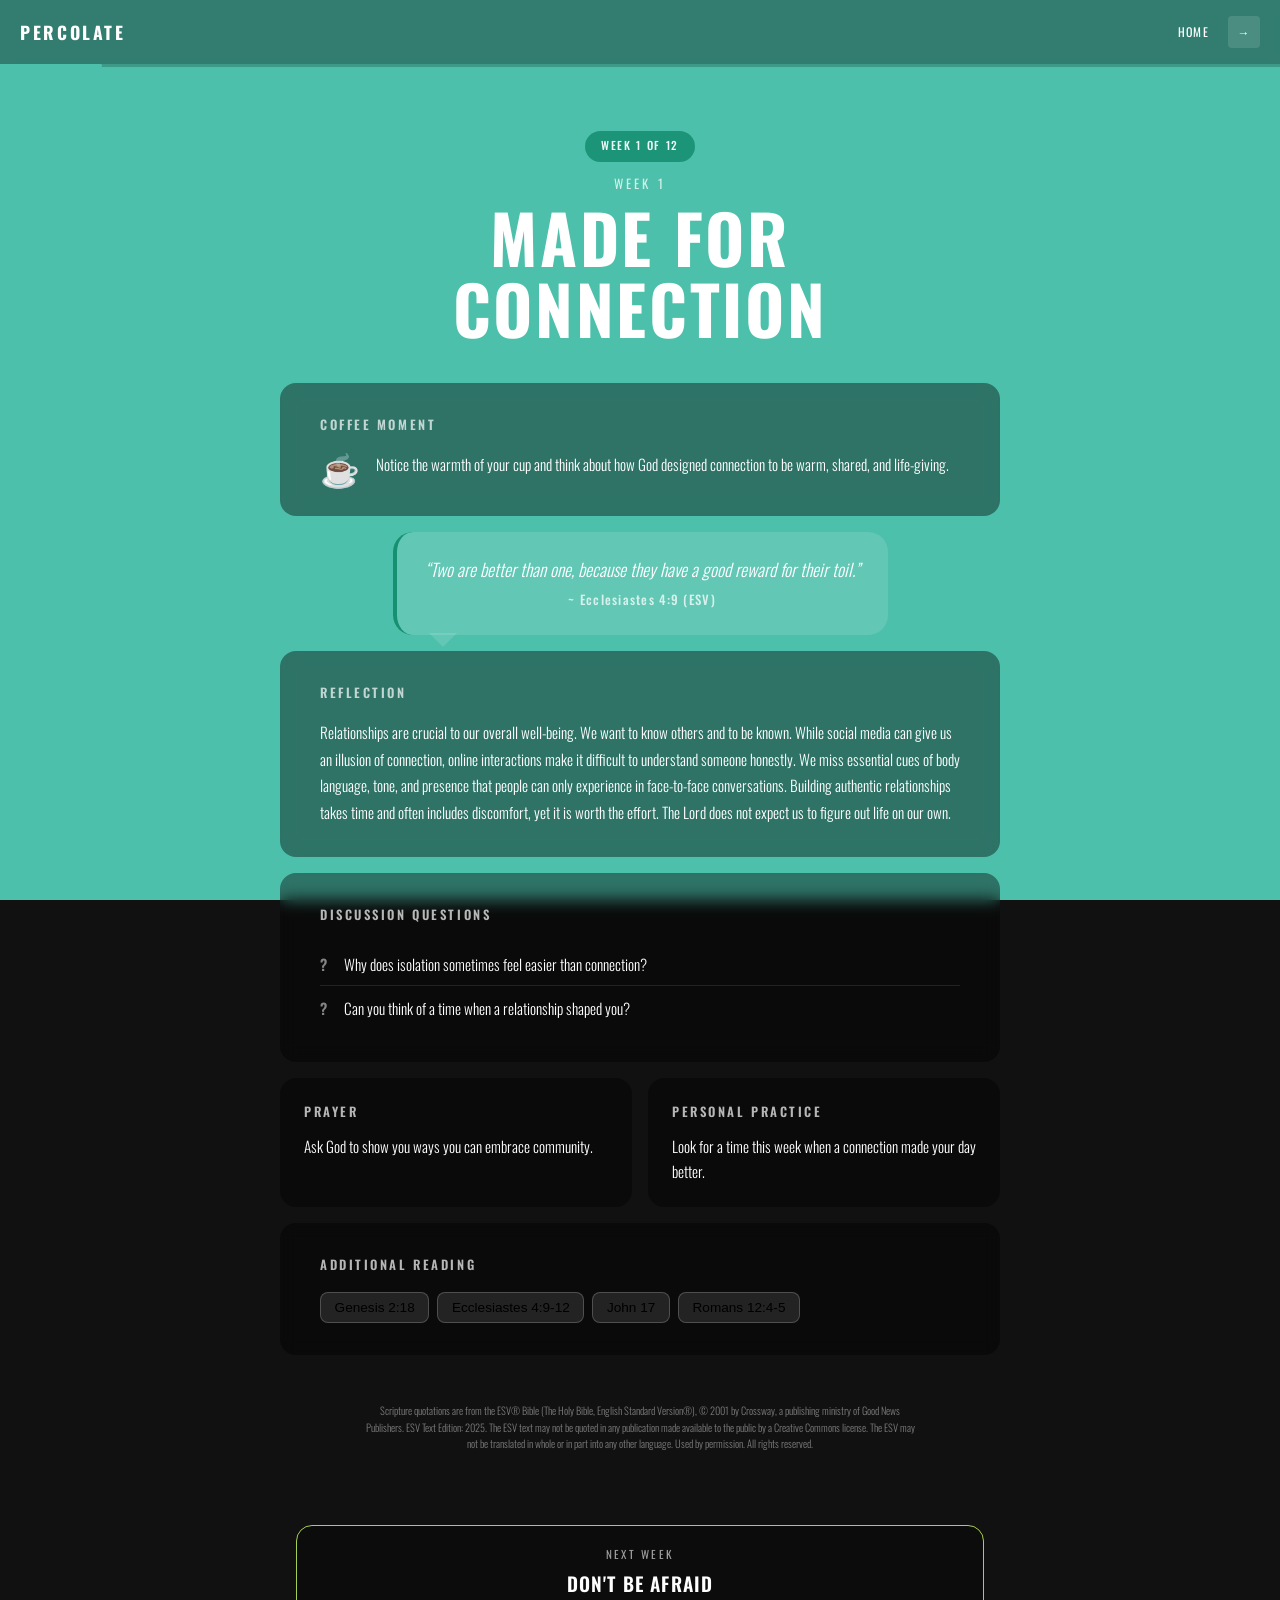
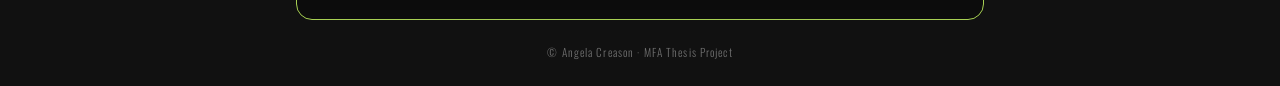
==== week1.html @ 2f9532b0 "Upgrade all 12 session pages: progress bar, week badge, nav, animations - Added progress bar showing" ====
<!DOCTYPE html>
<html lang="en">
<head>
  <meta charset="UTF-8">
  <meta name="viewport" content="width=device-width, initial-scale=1.0">
  <title>Week 1: Made for Connection — Percolate Bible Study</title>
  <link rel="preconnect" href="https://fonts.googleapis.com">
  <link rel="preconnect" href="https://fonts.gstatic.com" crossorigin>
  <link href="https://fonts.googleapis.com/css2?family=Oswald:wght@200..700&display=swap" rel="stylesheet">
  <link rel="stylesheet" href="style.css">
  <style>
    .page-bg { background: #4dc0ab; }
    .key-verse { border-left: 4px solid #179072; }
    .reading-link:hover { border-color: #179072; }
    .session-progress { height: 3px; background: rgba(0,0,0,0.2); position: relative; }
    .progress-bar { height: 100%; border-radius: 0 2px 2px 0; transition: width 0.5s ease; }
    .week-badge { display: inline-block; padding: 0.4rem 1rem; border-radius: 50px; font-size: 0.7rem; font-weight: 500; letter-spacing: 0.15em; text-transform: uppercase; margin-bottom: 0.75rem; opacity: 0.9; }
  </style>
</head>
<body class="session-page">

<div class="page-bg" role="presentation"></div>

<div class="content-wrap">

  <nav class="top-nav" aria-label="Page navigation">
    <a href="index.html" class="nav-brand">Percolate</a>
    <div class="nav-links">
      
      <a href="index.html">Home</a>
      <a href="week2.html" class="nav-arrow" aria-label="Next week">&rarr;</a>
    </div>
  </nav>

  <!-- Progress -->
  <div class="session-progress" aria-label="Study progress">
    <div class="progress-bar" style="width:8%; background:#4dc0ab;"></div>
  </div>

  <header class="session-hero">
    <div class="week-badge" style="background:#179072;">Week 1 of 12</div>
    <p class="week-label">Week 1</p>
    <h1 class="session-title">Made for<br>Connection</h1>
  </header>

  <!-- Coffee Moment -->
  <section class="section-card" aria-label="Coffee Moment">
    <h2>Coffee Moment</h2>
    <div class="coffee-moment">
      <span class="coffee-icon" aria-hidden="true">&#9749;</span>
      <p>Notice the warmth of your cup and think about how God designed connection to be warm, shared, and life-giving.</p>
    </div>
  </section>

  <!-- Key Verse -->
  <div class="key-verse-wrap">
    <div class="key-verse" role="figure" aria-label="Key verse">
      <blockquote>&ldquo;Two are better than one, because they have a good reward for their toil.&rdquo;</blockquote>
      <cite>~ Ecclesiastes 4:9 (ESV)</cite>
    </div>
  </div>

  <!-- Reflection -->
  <section class="section-card" aria-label="Reflection">
    <h2>Reflection</h2>
    <p class="reflection-text">Relationships are crucial to our overall well-being. We want to know others and to be known. While social media can give us an illusion of connection, online interactions make it difficult to understand someone honestly. We miss essential cues of body language, tone, and presence that people can only experience in face-to-face conversations. Building authentic relationships takes time and often includes discomfort, yet it is worth the effort. The Lord does not expect us to figure out life on our own.</p>
  </section>

  <!-- Discussion -->
  <section class="section-card" aria-label="Discussion Questions">
    <h2>Discussion Questions</h2>
    <ul class="discussion-list">
      <li>Why does isolation sometimes feel easier than connection?</li>
      <li>Can you think of a time when a relationship shaped you?</li>
    </ul>
  </section>

  <!-- Prayer & Practice -->
  <div class="dual-section">
    <section class="dual-card" aria-label="Prayer">
      <h2>Prayer</h2>
      <p>Ask God to show you ways you can embrace community.</p>
    </section>
    <section class="dual-card" aria-label="Personal Practice">
      <h2>Personal Practice</h2>
      <p>Look for a time this week when a connection made your day better.</p>
    </section>
  </div>

  <!-- Additional Reading -->
  <section class="section-card" aria-label="Additional Reading">
    <h2>Additional Reading</h2>
    <div class="reading-links">
      <button class="reading-link" data-ref="Genesis 2:18">Genesis 2:18</button>
      <button class="reading-link" data-ref="Ecclesiastes 4:9-12">Ecclesiastes 4:9-12</button>
      <button class="reading-link" data-ref="John 17">John 17</button>
      <button class="reading-link" data-ref="Romans 12:4-5">Romans 12:4-5</button>
    </div>
  </section>

  <!-- ESV Copyright -->
  <div class="esv-copyright">
    <p>Scripture quotations are from the ESV&reg; Bible (The Holy Bible, English Standard Version&reg;), &copy; 2001 by Crossway, a publishing ministry of Good News Publishers. ESV Text Edition: 2025. The ESV text may not be quoted in any publication made available to the public by a Creative Commons license. The ESV may not be translated in whole or in part into any other language. Used by permission. All rights reserved.</p>
  </div>


  <!-- Next Week -->
  <div class="next-week-cta">
    <a href="week2.html" class="next-week-link" style="border-color:#a7d053;">
      <span class="next-week-label">Next week</span>
      <span class="next-week-title">Don't Be Afraid</span>
    </a>
  </div>
  <footer class="site-footer">
    &copy; Angela Creason &middot; MFA Thesis Project
  </footer>

</div>

<script src="script.js"></script>
</body>
</html>
---- style.css ----
/* ============================================
   PERCOLATE BIBLE STUDY — Master Stylesheet
   Mobile-first, responsive design
   Font: Oswald (Google Fonts)
   ============================================ */

/* --- Reset & Base --- */
*, *::before, *::after {
  box-sizing: border-box;
  margin: 0;
  padding: 0;
}

html {
  font-size: 16px;
  scroll-behavior: smooth;
  -webkit-text-size-adjust: 100%;
}

body {
  font-family: 'Oswald', sans-serif;
  font-weight: 300;
  line-height: 1.6;
  color: #fff;
  min-height: 100vh;
  background-color: #111;
  -webkit-font-smoothing: antialiased;
  --active-week-color: #4dc0ab;
}

img {
  max-width: 100%;
  height: auto;
  display: block;
}

a {
  color: inherit;
  text-decoration: none;
}

ul {
  list-style: none;
}

/* --- Fixed Background Layer --- */
.page-bg {
  position: fixed;
  top: 0;
  left: 0;
  width: 100%;
  height: 100%;
  z-index: -1;
  background-size: cover;
  background-position: center;
  background-repeat: no-repeat;
  transition: filter 0.35s ease, transform 0.5s ease;
}

/* --- Content Wrapper (scrolls over bg) --- */
.content-wrap {
  position: relative;
  z-index: 1;
  min-height: 100vh;
}

/* --- Navigation --- */
.top-nav {
  display: flex;
  align-items: center;
  justify-content: space-between;
  padding: 1rem 1.25rem;
  background: rgba(0,0,0,0.35);
  backdrop-filter: blur(6px);
  -webkit-backdrop-filter: blur(6px);
  position: sticky;
  top: 0;
  z-index: 100;
}

.top-nav .nav-brand {
  font-weight: 700;
  font-size: 1.1rem;
  letter-spacing: 0.15em;
  text-transform: uppercase;
}

.top-nav .nav-links {
  display: flex;
  gap: 0.5rem;
  align-items: center;
}

.top-nav .nav-links a {
  font-size: 0.75rem;
  font-weight: 400;
  letter-spacing: 0.1em;
  text-transform: uppercase;
  padding: 0.35rem 0.7rem;
  border-radius: 4px;
  transition: background 0.2s;
}

.top-nav .nav-links a:hover {
  background: rgba(255,255,255,0.15);
}

.nav-arrow {
  display: inline-flex;
  align-items: center;
  justify-content: center;
  width: 32px;
  height: 32px;
  border-radius: 50%;
  background: rgba(255,255,255,0.12);
  font-size: 1rem;
  transition: background 0.2s;
}

.nav-arrow:hover {
  background: rgba(255,255,255,0.25);
}

/* ============================================
   HOME PAGE
   ============================================ */

.home-hero {
  max-width: 1220px;
  margin: 0 auto;
  padding: 1.25rem 1.25rem 0.75rem;
}

.home-page .content-wrap {
  padding-bottom: 4rem;
}

.home-page .page-bg {
  background:
    radial-gradient(circle at 16% 12%, rgba(255,255,255,0.08), transparent 20%),
    radial-gradient(circle at 82% 18%, color-mix(in srgb, var(--active-week-color) 38%, #ffffff 5%), transparent 24%),
    radial-gradient(circle at 70% 70%, rgba(0,0,0,0.28), transparent 30%),
    linear-gradient(180deg, #4c3993 0%, #5a43a2 55%, #4b388f 100%);
  filter: saturate(1.05);
}

.hero-badge,
.eyebrow,
.subtitle,
.tagline,
.hero-link,
.week-num,
.card-meta,
.board-kicker,
.preview-label,
.preview-week,
.thread-label,
.rhythm-kicker,
.hero-button {
  letter-spacing: 0.12em;
  text-transform: uppercase;
}

.hero-badge {
  display: inline-flex;
  align-items: center;
  padding: 0.6rem 0.9rem;
  border: 1px solid rgba(255,255,255,0.18);
  border-radius: 999px;
  background: rgba(255,255,255,0.08);
  font-size: 0.72rem;
  opacity: 0.92;
}

.hero-layout {
  display: grid;
  gap: 1rem;
  margin-top: 1rem;
}

.hero-copy,
.hero-sidekick,
.preview-panel,
.rhythm-card {
  backdrop-filter: blur(18px);
  -webkit-backdrop-filter: blur(18px);
}

.hero-copy {
  padding: 1.25rem 0 0.5rem;
}

.eyebrow {
  font-size: 0.76rem;
  opacity: 0.78;
  margin-bottom: 0.85rem;
}

.home-hero .logo-title {
  font-weight: 700;
  font-size: clamp(4rem, 13vw, 8.6rem);
  letter-spacing: 0.16em;
  text-transform: uppercase;
  line-height: 0.9;
  margin-bottom: 0.4rem;
  text-wrap: balance;
}

.home-hero .subtitle {
  font-weight: 300;
  font-size: 1rem;
  opacity: 0.9;
  margin-bottom: 0.85rem;
}

.home-hero .tagline {
  font-weight: 400;
  font-size: 0.86rem;
  opacity: 0.74;
}

.home-hero .tagline span {
  margin: 0 0.45rem;
  opacity: 0.45;
}

.hero-summary {
  max-width: 43rem;
  margin-top: 1.25rem;
  font-size: 1.08rem;
  line-height: 1.75;
  color: rgba(255,255,255,0.88);
}

.hero-actions {
  display: flex;
  flex-wrap: wrap;
  align-items: center;
  gap: 0.85rem;
  margin-top: 1.5rem;
}

.hero-button {
  display: inline-flex;
  align-items: center;
  justify-content: center;
  min-height: 48px;
  padding: 0.8rem 1.15rem;
  border-radius: 999px;
  border: 1px solid rgba(255,255,255,0.18);
  font-weight: 500;
  font-size: 0.78rem;
  transition: transform 0.22s ease, background-color 0.22s ease, border-color 0.22s ease;
}

.hero-button:hover,
.hero-button:focus-visible {
  transform: translateY(-2px);
}

.hero-button--solid {
  background: var(--active-week-color);
  color: #1a1233;
  border-color: transparent;
}

.hero-button--ghost {
  background: rgba(255,255,255,0.08);
}

.hero-link {
  font-size: 0.78rem;
  opacity: 0.88;
}

.hero-sidekick {
  align-self: end;
  padding: 1.15rem;
  border: 1px solid rgba(255,255,255,0.14);
  border-radius: 26px;
  background: linear-gradient(180deg, rgba(255,255,255,0.1), rgba(255,255,255,0.04));
  box-shadow: 0 22px 60px rgba(15, 10, 38, 0.28);
}

.sidekick-label {
  font-size: 0.74rem;
  letter-spacing: 0.12em;
  text-transform: uppercase;
  opacity: 0.7;
}

.sidekick-copy {
  margin-top: 0.8rem;
  font-size: 0.96rem;
  line-height: 1.72;
  color: rgba(255,255,255,0.86);
}

.sidekick-stats {
  display: grid;
  grid-template-columns: repeat(3, minmax(0, 1fr));
  gap: 0.75rem;
  margin-top: 1.15rem;
}

.stat-value,
.stat-label {
  display: block;
}

.stat-value {
  font-size: 1.65rem;
  font-weight: 700;
  line-height: 1;
}

.stat-label {
  margin-top: 0.25rem;
  font-size: 0.72rem;
  letter-spacing: 0.12em;
  text-transform: uppercase;
  opacity: 0.65;
}

.home-board {
  max-width: 1220px;
  margin: 0 auto;
  padding: 1.5rem 1.25rem 0;
}

.board-heading {
  display: grid;
  gap: 0.8rem;
  align-items: end;
}

.board-kicker,
.rhythm-kicker {
  font-size: 0.72rem;
  opacity: 0.72;
}

.board-heading h2 {
  font-size: clamp(2rem, 5vw, 3.2rem);
  line-height: 0.98;
  max-width: 16ch;
}

.board-intro {
  max-width: 36rem;
  font-size: 1rem;
  line-height: 1.7;
  color: rgba(255,255,255,0.84);
}

.board-layout {
  display: grid;
  gap: 1rem;
  margin-top: 1.5rem;
}

.preview-panel {
  position: relative;
  padding: 1.35rem;
  border: 1px solid rgba(255,255,255,0.14);
  border-radius: 30px;
  background:
    linear-gradient(180deg, color-mix(in srgb, var(--active-week-color) 26%, rgba(255,255,255,0.08)) 0%, rgba(35,22,74,0.78) 100%);
  box-shadow: 0 26px 70px rgba(18, 10, 44, 0.3);
  overflow: hidden;
}

.preview-panel::after {
  content: "";
  position: absolute;
  inset: auto -4rem -4rem auto;
  width: 12rem;
  height: 12rem;
  border-radius: 50%;
  background: radial-gradient(circle, rgba(255,255,255,0.24), transparent 68%);
  pointer-events: none;
}

.preview-label {
  font-size: 0.72rem;
  opacity: 0.72;
}

.preview-week {
  margin-top: 0.75rem;
  font-size: 0.78rem;
  opacity: 0.78;
}

.preview-panel h3 {
  margin-top: 0.18rem;
  font-size: clamp(2rem, 6vw, 3.2rem);
  line-height: 0.95;
  text-transform: uppercase;
}

.preview-summary {
  margin-top: 0.9rem;
  font-size: 1rem;
  line-height: 1.74;
  color: rgba(255,255,255,0.92);
}

.preview-thread {
  margin-top: 1rem;
  padding-top: 1rem;
  border-top: 1px solid rgba(255,255,255,0.14);
}

.thread-label {
  display: block;
  font-size: 0.7rem;
  opacity: 0.62;
}

.preview-thread p {
  margin-top: 0.45rem;
  font-size: 0.95rem;
  line-height: 1.72;
  color: rgba(255,255,255,0.86);
}

.preview-link {
  display: inline-flex;
  align-items: center;
  justify-content: center;
  min-height: 46px;
  margin-top: 1.2rem;
  padding: 0.75rem 1rem;
  border-radius: 999px;
  background: rgba(255,255,255,0.11);
  border: 1px solid rgba(255,255,255,0.15);
  font-size: 0.78rem;
  letter-spacing: 0.12em;
  text-transform: uppercase;
  transition: transform 0.22s ease, background-color 0.22s ease;
}

.preview-link:hover,
.preview-link:focus-visible {
  transform: translateY(-2px);
  background: rgba(255,255,255,0.18);
}

.session-grid {
  display: grid;
  grid-template-columns: 1fr;
  gap: 0.95rem;
}

.session-card {
  position: relative;
  display: flex;
  min-height: 184px;
  overflow: hidden;
  border-radius: 24px;
  color: #fff;
  isolation: isolate;
  box-shadow: 0 18px 38px rgba(12, 8, 30, 0.18);
  transition: transform 0.24s ease, box-shadow 0.24s ease, filter 0.24s ease;
}

.session-card::before {
  content: "";
  position: absolute;
  inset: 0;
  background:
    linear-gradient(180deg, rgba(255,255,255,0.06), transparent 42%),
    linear-gradient(160deg, color-mix(in srgb, var(--week-color) 90%, #ffffff 4%) 0%, color-mix(in srgb, var(--week-color) 76%, #12081b 24%) 100%);
  z-index: -2;
}

.session-card::after {
  content: "";
  position: absolute;
  inset: auto -1.75rem -2.8rem auto;
  width: 8rem;
  height: 8rem;
  border-radius: 50%;
  background: radial-gradient(circle, rgba(255,255,255,0.24), transparent 70%);
  opacity: 0.32;
  transition: transform 0.24s ease, opacity 0.24s ease;
  z-index: -1;
}

.session-card:hover,
.session-card:focus-visible,
.session-card.is-active {
  transform: translateY(-6px);
  box-shadow: 0 24px 56px color-mix(in srgb, var(--week-color) 24%, rgba(12,8,30,0.4));
  filter: saturate(1.06);
}

.session-card:hover::after,
.session-card:focus-visible::after,
.session-card.is-active::after {
  transform: scale(1.08);
  opacity: 0.48;
}

.session-card .card-inner {
  display: flex;
  flex-direction: column;
  justify-content: space-between;
  gap: 2rem;
  width: 100%;
  padding: 1.1rem;
}

.session-card .week-num {
  font-weight: 700;
  font-size: 0.72rem;
  opacity: 0.82;
}

.session-card .card-title {
  font-weight: 700;
  font-size: 1.58rem;
  line-height: 0.98;
  text-transform: uppercase;
  text-wrap: balance;
}

.card-meta {
  font-size: 0.74rem;
  opacity: 0.76;
}

.home-rhythm {
  max-width: 1220px;
  margin: 0 auto;
  padding: 1.5rem 1.25rem 0;
  display: grid;
  gap: 1rem;
}

.rhythm-card {
  padding: 1.35rem;
  border-radius: 26px;
  border: 1px solid rgba(255,255,255,0.12);
  background: rgba(255,255,255,0.08);
  box-shadow: inset 0 1px 0 rgba(255,255,255,0.06);
}

.rhythm-card h2 {
  margin-top: 0.55rem;
  font-size: 1.45rem;
  line-height: 1.06;
  text-transform: uppercase;
}

.rhythm-card p:last-child {
  margin-top: 0.85rem;
  font-size: 0.98rem;
  line-height: 1.72;
  color: rgba(255,255,255,0.84);
}

.home-page .site-footer {
  max-width: 1220px;
  margin: 0 auto;
  padding-top: 2.25rem;
  opacity: 0.58;
}

.home-hero,
.home-board,
.home-rhythm,
.home-page .site-footer {
  opacity: 0;
  transform: translateY(24px);
  animation: homeRise 0.7s ease forwards;
}

.home-board {
  animation-delay: 0.08s;
}

.home-rhythm {
  animation-delay: 0.16s;
}

.home-page .site-footer {
  animation-delay: 0.24s;
}

@keyframes homeRise {
  to {
    opacity: 1;
    transform: translateY(0);
  }
}

/* ============================================
   SESSION PAGES
   ============================================ */

/* Session page entrance animation */
.session-page .section-card,
.session-page .key-verse-wrap,
.session-page .dual-section,
.session-page .session-hero {
  opacity: 0;
  transform: translateY(20px);
  animation: sectionRise 0.6s ease forwards;
}

.session-page .session-hero { animation-delay: 0s; }
.session-page .section-card:nth-of-type(1) { animation-delay: 0.08s; }
.session-page .key-verse-wrap { animation-delay: 0.12s; }
.session-page .section-card:nth-of-type(2) { animation-delay: 0.16s; }
.session-page .section-card:nth-of-type(3) { animation-delay: 0.2s; }
.session-page .dual-section { animation-delay: 0.24s; }
.session-page .section-card:nth-of-type(4) { animation-delay: 0.28s; }

@keyframes sectionRise {
  to {
    opacity: 1;
    transform: translateY(0);
  }
}

/* Next Week CTA */
.next-week-cta {
  max-width: 720px;
  margin: 1.5rem auto 0;
  padding: 0 1rem;
}

.next-week-link {
  display: block;
  padding: 1.25rem 1.5rem;
  border: 1px solid rgba(255,255,255,0.2);
  border-radius: 16px;
  background: rgba(0,0,0,0.25);
  backdrop-filter: blur(8px);
  -webkit-backdrop-filter: blur(8px);
  text-align: center;
  transition: transform 0.2s, background 0.2s, border-color 0.2s;
}

.next-week-link:hover {
  transform: translateY(-3px);
  background: rgba(0,0,0,0.4);
  border-color: rgba(255,255,255,0.4);
}

.next-week-label {
  display: block;
  font-size: 0.7rem;
  font-weight: 400;
  letter-spacing: 0.2em;
  text-transform: uppercase;
  opacity: 0.6;
  margin-bottom: 0.3rem;
}

.next-week-title {
  display: block;
  font-size: 1.2rem;
  font-weight: 600;
  letter-spacing: 0.06em;
  text-transform: uppercase;
}

/* Session Hero */
.session-hero {
  padding: 4rem 1.5rem 2.5rem;
  text-align: center;
}

.session-hero .week-label {
  font-weight: 400;
  font-size: 0.8rem;
  letter-spacing: 0.25em;
  text-transform: uppercase;
  opacity: 0.75;
  margin-bottom: 0.5rem;
}

.session-hero .session-title {
  font-weight: 700;
  font-size: 2.8rem;
  line-height: 1.05;
  letter-spacing: 0.04em;
  text-transform: uppercase;
}

/* Card-style sections */
.section-card {
  background: rgba(0,0,0,0.4);
  backdrop-filter: blur(8px);
  -webkit-backdrop-filter: blur(8px);
  border-radius: 16px;
  padding: 1.75rem 1.5rem;
  margin: 0 1rem 1rem;
  max-width: 720px;
  margin-left: auto;
  margin-right: auto;
  margin-bottom: 1rem;
}

.section-card h2 {
  font-weight: 600;
  font-size: 0.8rem;
  letter-spacing: 0.2em;
  text-transform: uppercase;
  margin-bottom: 1rem;
  opacity: 0.7;
}

/* Coffee Moment */
.coffee-moment {
  display: flex;
  align-items: flex-start;
  gap: 1rem;
}

.coffee-icon {
  font-size: 2rem;
  flex-shrink: 0;
  line-height: 1;
}

.coffee-moment p {
  font-weight: 300;
  font-size: 0.95rem;
  line-height: 1.6;
}

/* Key Verse — speech bubble */
.key-verse-wrap {
  display: flex;
  justify-content: center;
  margin: 0 1rem 1rem;
  max-width: 720px;
  margin-left: auto;
  margin-right: auto;
}

.key-verse {
  background: rgba(255,255,255,0.12);
  border-radius: 20px;
  padding: 1.5rem 1.75rem;
  position: relative;
  max-width: 100%;
  text-align: center;
}

.key-verse::after {
  content: '';
  position: absolute;
  bottom: -12px;
  left: 2rem;
  width: 0;
  height: 0;
  border-left: 14px solid transparent;
  border-right: 14px solid transparent;
  border-top: 14px solid rgba(255,255,255,0.12);
}

.key-verse blockquote {
  font-weight: 300;
  font-size: 1.1rem;
  font-style: italic;
  line-height: 1.5;
  margin-bottom: 0.5rem;
}

.key-verse cite {
  display: block;
  font-weight: 500;
  font-size: 0.8rem;
  letter-spacing: 0.1em;
  opacity: 0.75;
  font-style: normal;
}

/* Reflection */
.reflection-text {
  font-weight: 300;
  font-size: 0.95rem;
  line-height: 1.75;
}

/* Discussion Questions */
.discussion-list {
  list-style: none;
  padding: 0;
}

.discussion-list li {
  font-weight: 300;
  font-size: 0.95rem;
  line-height: 1.6;
  padding: 0.6rem 0;
  border-bottom: 1px solid rgba(255,255,255,0.1);
  padding-left: 1.5rem;
  position: relative;
}

.discussion-list li:last-child {
  border-bottom: none;
}

.discussion-list li::before {
  content: '?';
  position: absolute;
  left: 0;
  font-weight: 600;
  opacity: 0.5;
}

/* Prayer & Practice — side by side */
.dual-section {
  display: flex;
  flex-direction: column;
  gap: 1rem;
  margin: 0 1rem 1rem;
  max-width: 720px;
  margin-left: auto;
  margin-right: auto;
}

.dual-card {
  background: rgba(0,0,0,0.4);
  backdrop-filter: blur(8px);
  -webkit-backdrop-filter: blur(8px);
  border-radius: 16px;
  padding: 1.5rem;
  flex: 1;
}

.dual-card h2 {
  font-weight: 600;
  font-size: 0.8rem;
  letter-spacing: 0.2em;
  text-transform: uppercase;
  margin-bottom: 0.75rem;
  opacity: 0.7;
}

.dual-card p {
  font-weight: 300;
  font-size: 0.95rem;
  line-height: 1.6;
}

/* Additional Reading */
.reading-links {
  display: flex;
  flex-wrap: wrap;
  gap: 0.5rem;
}

.reading-link {
  display: inline-block;
  background: rgba(255,255,255,0.1);
  border: 1px solid rgba(255,255,255,0.2);
  border-radius: 8px;
  padding: 0.45rem 0.85rem;
  font-weight: 400;
  font-size: 0.85rem;
  cursor: pointer;
  transition: background 0.2s, border-color 0.2s;
}

.reading-link:hover {
  background: rgba(255,255,255,0.2);
  border-color: rgba(255,255,255,0.4);
}

/* ESV Copyright */
.esv-copyright {
  text-align: center;
  padding: 2rem 1.5rem 3rem;
  max-width: 600px;
  margin: 0 auto;
}

.esv-copyright p {
  font-weight: 300;
  font-size: 0.65rem;
  line-height: 1.6;
  opacity: 0.45;
}

/* Footer */
.site-footer {
  text-align: center;
  padding: 1.5rem;
  opacity: 0.4;
  font-size: 0.7rem;
  font-weight: 300;
  letter-spacing: 0.1em;
}

/* ============================================
   SCRIPTURE MODAL
   ============================================ */

.modal-overlay {
  display: none;
  position: fixed;
  top: 0;
  left: 0;
  width: 100%;
  height: 100%;
  background: rgba(0,0,0,0.7);
  backdrop-filter: blur(4px);
  -webkit-backdrop-filter: blur(4px);
  z-index: 1000;
  align-items: center;
  justify-content: center;
  padding: 1rem;
}

.modal-overlay.active {
  display: flex;
}

.modal-content {
  background: #1a1a2e;
  border-radius: 16px;
  padding: 2rem 1.5rem;
  max-width: 500px;
  width: 100%;
  max-height: 80vh;
  overflow-y: auto;
  position: relative;
  animation: modalIn 0.25s ease-out;
}

@keyframes modalIn {
  from {
    opacity: 0;
    transform: translateY(20px) scale(0.97);
  }
  to {
    opacity: 1;
    transform: translateY(0) scale(1);
  }
}

.modal-close {
  position: absolute;
  top: 0.75rem;
  right: 0.75rem;
  width: 32px;
  height: 32px;
  border-radius: 50%;
  border: none;
  background: rgba(255,255,255,0.1);
  color: #fff;
  font-size: 1.1rem;
  cursor: pointer;
  display: flex;
  align-items: center;
  justify-content: center;
  transition: background 0.2s;
}

.modal-close:hover {
  background: rgba(255,255,255,0.25);
}

.modal-reference {
  font-weight: 600;
  font-size: 1.2rem;
  margin-bottom: 1rem;
  padding-right: 2rem;
}

.modal-body {
  font-weight: 300;
  font-size: 0.95rem;
  line-height: 1.7;
  opacity: 0.8;
  margin-bottom: 1.5rem;
}

.modal-esv-link {
  display: inline-block;
  background: rgba(255,255,255,0.12);
  border: 1px solid rgba(255,255,255,0.25);
  border-radius: 8px;
  padding: 0.6rem 1.2rem;
  font-weight: 500;
  font-size: 0.85rem;
  letter-spacing: 0.05em;
  transition: background 0.2s;
}

.modal-esv-link:hover {
  background: rgba(255,255,255,0.22);
}

/* ============================================
   RESPONSIVE — Tablet & Desktop
   ============================================ */

@media (min-width: 600px) {
  .dual-section {
    flex-direction: row;
  }

  .session-hero .session-title {
    font-size: 3.5rem;
  }

  .session-grid {
    grid-template-columns: repeat(2, minmax(0, 1fr));
  }

  .hero-layout {
    grid-template-columns: minmax(0, 1.45fr) minmax(280px, 0.8fr);
    align-items: end;
  }

  .board-heading {
    grid-template-columns: minmax(0, 1.15fr) minmax(260px, 0.85fr);
  }

  .home-rhythm {
    grid-template-columns: repeat(3, minmax(0, 1fr));
  }
}

@media (min-width: 900px) {
  .session-hero .session-title {
    font-size: 4.2rem;
  }

  .section-card {
    padding: 2rem 2.5rem;
  }

  .board-layout {
    grid-template-columns: minmax(280px, 0.72fr) minmax(0, 1.28fr);
    align-items: start;
  }

  .preview-panel {
    position: sticky;
    top: 1.5rem;
  }

  .session-grid {
    grid-template-columns: repeat(3, minmax(0, 1fr));
    grid-auto-rows: minmax(180px, auto);
  }

  .session-card--wide {
    grid-column: span 2;
  }

  .session-card--tall {
    grid-row: span 2;
    min-height: 100%;
  }
}

@media (prefers-reduced-motion: reduce) {
  .page-bg,
  .session-card,
  .session-card::after,
  .hero-button,
  .preview-link,
  .home-hero,
  .home-board,
  .home-rhythm,
  .home-page .site-footer {
    transition: none;
    animation: none;
    transform: none;
  }

  .home-hero,
  .home-board,
  .home-rhythm,
  .home-page .site-footer {
    opacity: 1;
  }
}

/* ============================================
   UTILITY CLASSES
   ============================================ */

.sr-only {
  position: absolute;
  width: 1px;
  height: 1px;
  padding: 0;
  margin: -1px;
  overflow: hidden;
  clip: rect(0,0,0,0);
  white-space: nowrap;
  border: 0;
}

/* Polka dot pattern overlay for Week 3 */
.bg-polka::before {
  content: '';
  position: fixed;
  top: 0;
  left: 0;
  width: 100%;
  height: 100%;
  z-index: -1;
  background-image: radial-gradient(circle, rgba(255,255,255,0.08) 8px, transparent 8px);
  background-size: 40px 40px;
  pointer-events: none;
}
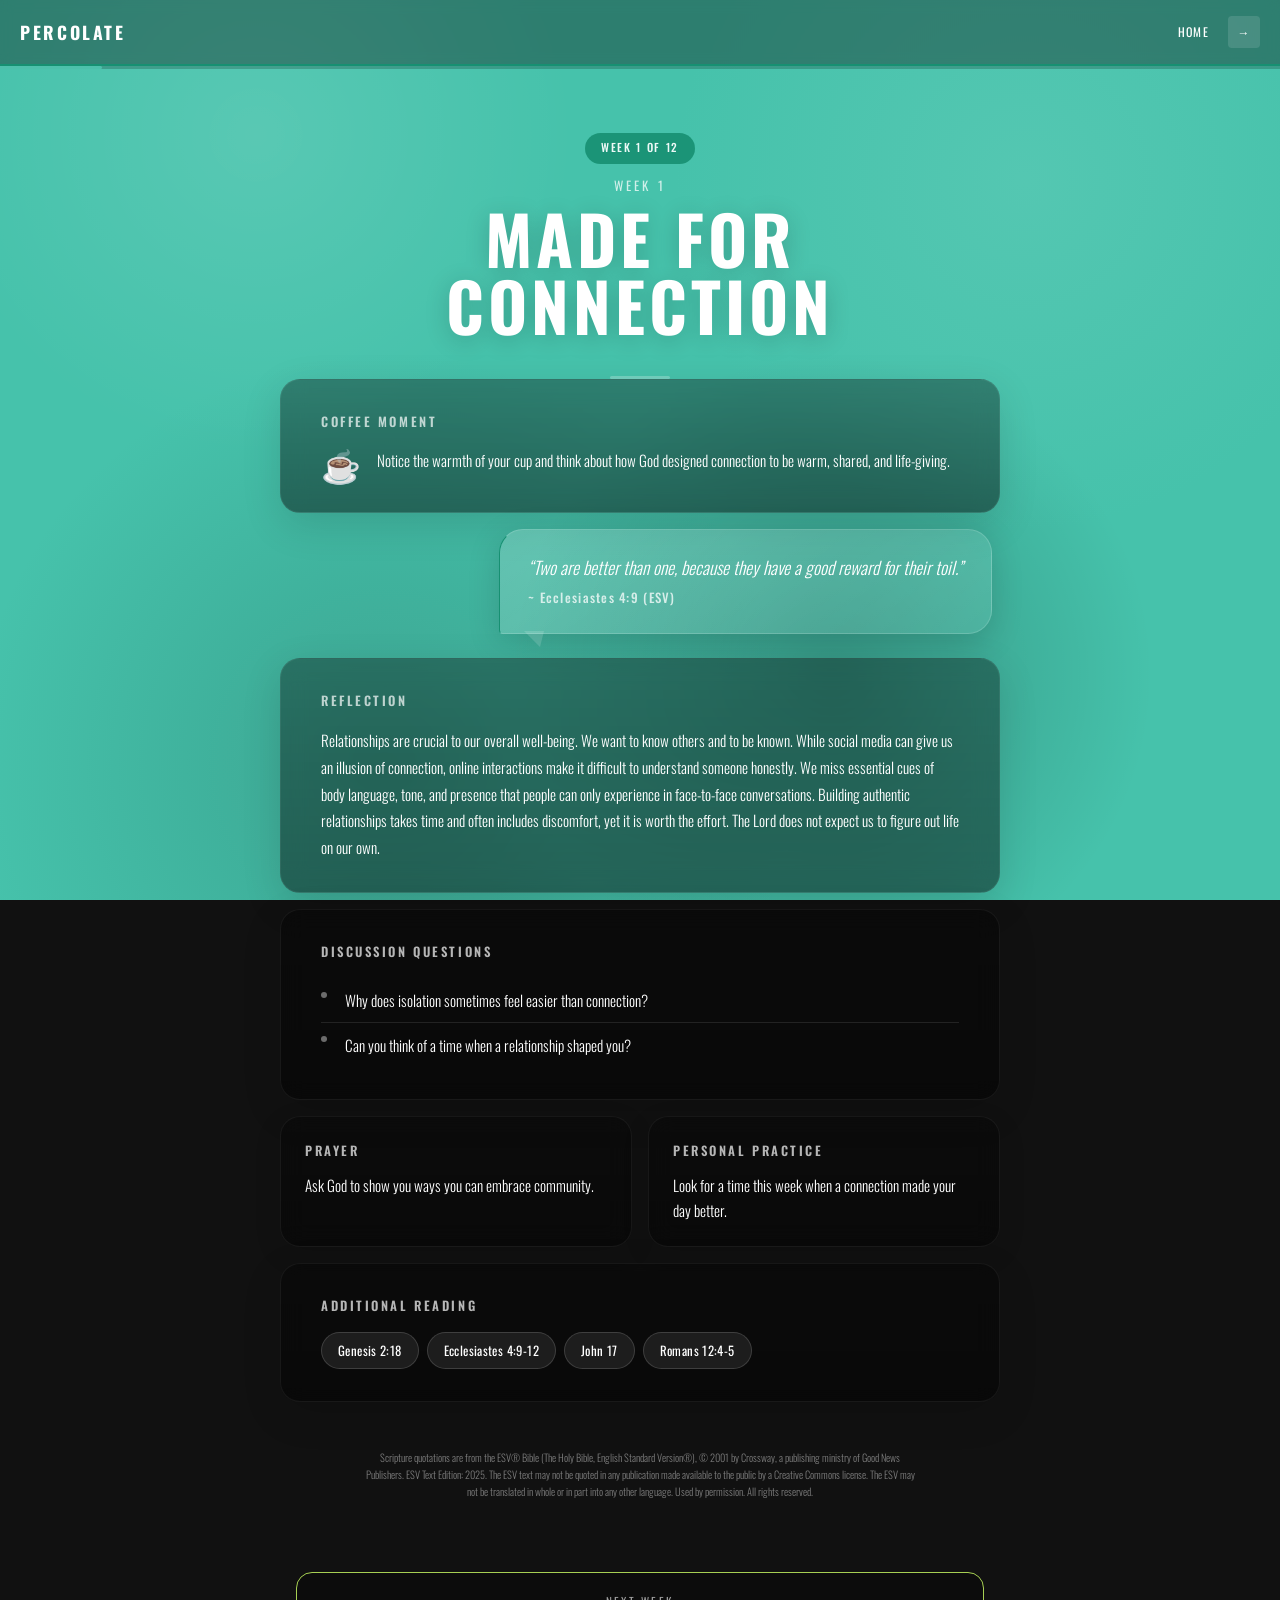
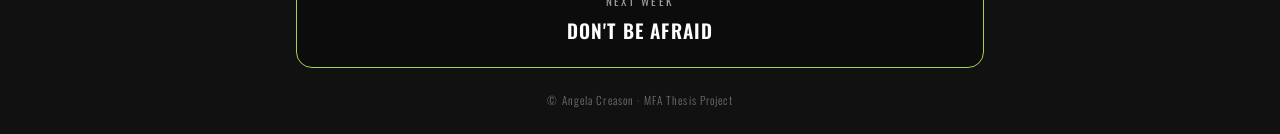
==== commit 7681f669: "Visual upgrade: scroll reveals, radial gradient backgrounds, favicon, cleaner HTML - Replace stagger" ====
--- a/week1.html
+++ b/week1.html
@@ -7,17 +7,10 @@
   <link rel="preconnect" href="https://fonts.googleapis.com">
   <link rel="preconnect" href="https://fonts.gstatic.com" crossorigin>
   <link href="https://fonts.googleapis.com/css2?family=Oswald:wght@200..700&display=swap" rel="stylesheet">
+  <link rel="icon" href="favicon.svg" type="image/svg+xml">
   <link rel="stylesheet" href="style.css">
-  <style>
-    .page-bg { background: #4dc0ab; }
-    .key-verse { border-left: 4px solid #179072; }
-    .reading-link:hover { border-color: #179072; }
-    .session-progress { height: 3px; background: rgba(0,0,0,0.2); position: relative; }
-    .progress-bar { height: 100%; border-radius: 0 2px 2px 0; transition: width 0.5s ease; }
-    .week-badge { display: inline-block; padding: 0.4rem 1rem; border-radius: 50px; font-size: 0.7rem; font-weight: 500; letter-spacing: 0.15em; text-transform: uppercase; margin-bottom: 0.75rem; opacity: 0.9; }
-  </style>
 </head>
-<body class="session-page">
+<body class="session-page" style="--week-bg:#4dc0ab; --week-accent:#179072;">
 
 <div class="page-bg" role="presentation"></div>
 
--- a/style.css
+++ b/style.css
@@ -600,23 +600,82 @@
    SESSION PAGES
    ============================================ */
 
-/* Session page entrance animation */
+/* Session page nav accent */
+.session-page .top-nav {
+  border-bottom: 2px solid var(--week-accent, rgba(255,255,255,0.1));
+}
+
+/* Session page background — rich radial gradient depth */
+.session-page .page-bg {
+  background:
+    radial-gradient(circle at 20% 15%, rgba(255,255,255,0.1), transparent 25%),
+    radial-gradient(circle at 80% 20%, color-mix(in srgb, var(--week-bg) 50%, #ffffff 8%), transparent 28%),
+    radial-gradient(circle at 65% 75%, rgba(0,0,0,0.22), transparent 30%),
+    radial-gradient(circle at 30% 85%, color-mix(in srgb, var(--week-bg) 40%, #000000 15%), transparent 35%),
+    var(--week-bg);
+  filter: saturate(1.08);
+}
+
+/* Session page shared inline styles (moved from per-page <style>) */
+.session-progress {
+  height: 3px;
+  background: rgba(0,0,0,0.2);
+  position: relative;
+}
+
+.progress-bar {
+  height: 100%;
+  border-radius: 0 2px 2px 0;
+  transition: width 0.5s ease;
+}
+
+.week-badge {
+  display: inline-block;
+  padding: 0.4rem 1rem;
+  border-radius: 50px;
+  font-size: 0.7rem;
+  font-weight: 500;
+  letter-spacing: 0.15em;
+  text-transform: uppercase;
+  margin-bottom: 0.75rem;
+  opacity: 0.9;
+}
+
+/* Key verse & reading link accent from custom property */
+.session-page .key-verse {
+  border-left-color: var(--week-accent);
+}
+
+.session-page .reading-link:hover {
+  border-color: var(--week-accent);
+}
+
+/* Scroll-triggered reveal animation */
 .session-page .section-card,
 .session-page .key-verse-wrap,
 .session-page .dual-section,
+.session-page .next-week-cta,
+.session-page .esv-copyright {
+  opacity: 0;
+  transform: translateY(28px);
+  transition: opacity 0.55s ease, transform 0.55s ease;
+}
+
+.session-page .section-card.is-visible,
+.session-page .key-verse-wrap.is-visible,
+.session-page .dual-section.is-visible,
+.session-page .next-week-cta.is-visible,
+.session-page .esv-copyright.is-visible {
+  opacity: 1;
+  transform: translateY(0);
+}
+
+/* Hero still uses initial animation (above fold) */
 .session-page .session-hero {
   opacity: 0;
   transform: translateY(20px);
   animation: sectionRise 0.6s ease forwards;
 }
-
-.session-page .session-hero { animation-delay: 0s; }
-.session-page .section-card:nth-of-type(1) { animation-delay: 0.08s; }
-.session-page .key-verse-wrap { animation-delay: 0.12s; }
-.session-page .section-card:nth-of-type(2) { animation-delay: 0.16s; }
-.session-page .section-card:nth-of-type(3) { animation-delay: 0.2s; }
-.session-page .dual-section { animation-delay: 0.24s; }
-.session-page .section-card:nth-of-type(4) { animation-delay: 0.28s; }
 
 @keyframes sectionRise {
   to {
@@ -645,9 +704,10 @@
 }
 
 .next-week-link:hover {
-  transform: translateY(-3px);
+  transform: translateY(-4px);
   background: rgba(0,0,0,0.4);
   border-color: rgba(255,255,255,0.4);
+  box-shadow: 0 12px 36px rgba(0,0,0,0.25);
 }
 
 .next-week-label {
@@ -672,6 +732,19 @@
 .session-hero {
   padding: 4rem 1.5rem 2.5rem;
   text-align: center;
+  position: relative;
+}
+
+.session-hero::after {
+  content: '';
+  position: absolute;
+  bottom: 0;
+  left: 50%;
+  transform: translateX(-50%);
+  width: 60px;
+  height: 3px;
+  border-radius: 2px;
+  background: rgba(255,255,255,0.25);
 }
 
 .session-hero .week-label {
@@ -685,24 +758,27 @@
 
 .session-hero .session-title {
   font-weight: 700;
-  font-size: 2.8rem;
-  line-height: 1.05;
-  letter-spacing: 0.04em;
-  text-transform: uppercase;
+  font-size: clamp(2.8rem, 10vw, 5rem);
+  line-height: 1.0;
+  letter-spacing: 0.06em;
+  text-transform: uppercase;
+  text-shadow: 0 4px 24px rgba(0,0,0,0.18);
 }
 
 /* Card-style sections */
 .section-card {
-  background: rgba(0,0,0,0.4);
-  backdrop-filter: blur(8px);
-  -webkit-backdrop-filter: blur(8px);
-  border-radius: 16px;
+  background: linear-gradient(180deg, rgba(0,0,0,0.35) 0%, rgba(0,0,0,0.45) 100%);
+  backdrop-filter: blur(12px);
+  -webkit-backdrop-filter: blur(12px);
+  border: 1px solid rgba(255,255,255,0.06);
+  border-radius: 20px;
   padding: 1.75rem 1.5rem;
   margin: 0 1rem 1rem;
   max-width: 720px;
   margin-left: auto;
   margin-right: auto;
   margin-bottom: 1rem;
+  box-shadow: 0 12px 40px rgba(0,0,0,0.12);
 }
 
 .section-card h2 {
@@ -725,6 +801,12 @@
   font-size: 2rem;
   flex-shrink: 0;
   line-height: 1;
+  animation: steamPulse 3s ease-in-out infinite;
+}
+
+@keyframes steamPulse {
+  0%, 100% { opacity: 0.85; transform: translateY(0); }
+  50% { opacity: 1; transform: translateY(-2px); }
 }
 
 .coffee-moment p {
@@ -733,35 +815,38 @@
   line-height: 1.6;
 }
 
-/* Key Verse — speech bubble */
+/* Key Verse — speech bubble (matching Angela's green bubble design) */
 .key-verse-wrap {
   display: flex;
-  justify-content: center;
-  margin: 0 1rem 1rem;
+  justify-content: flex-end;
+  margin: 0 1rem 1.5rem;
   max-width: 720px;
   margin-left: auto;
   margin-right: auto;
+  padding-right: 0.5rem;
 }
 
 .key-verse {
-  background: rgba(255,255,255,0.12);
-  border-radius: 20px;
+  background: linear-gradient(145deg, rgba(255,255,255,0.18) 0%, rgba(255,255,255,0.08) 100%);
+  border: 1px solid rgba(255,255,255,0.15);
+  border-radius: 24px 24px 24px 4px;
   padding: 1.5rem 1.75rem;
   position: relative;
-  max-width: 100%;
-  text-align: center;
+  max-width: 85%;
+  text-align: left;
+  box-shadow: 0 8px 32px rgba(0,0,0,0.15);
 }
 
 .key-verse::after {
   content: '';
   position: absolute;
-  bottom: -12px;
-  left: 2rem;
+  bottom: -14px;
+  left: 1.5rem;
   width: 0;
   height: 0;
-  border-left: 14px solid transparent;
-  border-right: 14px solid transparent;
-  border-top: 14px solid rgba(255,255,255,0.12);
+  border-left: 16px solid transparent;
+  border-right: 4px solid transparent;
+  border-top: 16px solid rgba(255,255,255,0.14);
 }
 
 .key-verse blockquote {
@@ -809,11 +894,14 @@
 }
 
 .discussion-list li::before {
-  content: '?';
+  content: '';
   position: absolute;
   left: 0;
-  font-weight: 600;
-  opacity: 0.5;
+  top: 0.8rem;
+  width: 6px;
+  height: 6px;
+  border-radius: 50%;
+  background: rgba(255,255,255,0.4);
 }
 
 /* Prayer & Practice — side by side */
@@ -828,12 +916,14 @@
 }
 
 .dual-card {
-  background: rgba(0,0,0,0.4);
-  backdrop-filter: blur(8px);
-  -webkit-backdrop-filter: blur(8px);
-  border-radius: 16px;
+  background: linear-gradient(180deg, rgba(0,0,0,0.3) 0%, rgba(0,0,0,0.42) 100%);
+  backdrop-filter: blur(12px);
+  -webkit-backdrop-filter: blur(12px);
+  border: 1px solid rgba(255,255,255,0.06);
+  border-radius: 20px;
   padding: 1.5rem;
   flex: 1;
+  box-shadow: 0 8px 28px rgba(0,0,0,0.1);
 }
 
 .dual-card h2 {
@@ -860,19 +950,24 @@
 
 .reading-link {
   display: inline-block;
-  background: rgba(255,255,255,0.1);
-  border: 1px solid rgba(255,255,255,0.2);
-  border-radius: 8px;
-  padding: 0.45rem 0.85rem;
+  background: rgba(255,255,255,0.08);
+  border: 1px solid rgba(255,255,255,0.15);
+  border-radius: 50px;
+  padding: 0.5rem 1rem;
   font-weight: 400;
-  font-size: 0.85rem;
+  font-size: 0.8rem;
+  letter-spacing: 0.03em;
   cursor: pointer;
-  transition: background 0.2s, border-color 0.2s;
+  transition: all 0.25s ease;
+  color: #fff;
+  font-family: 'Oswald', sans-serif;
 }
 
 .reading-link:hover {
-  background: rgba(255,255,255,0.2);
-  border-color: rgba(255,255,255,0.4);
+  background: rgba(255,255,255,0.18);
+  border-color: rgba(255,255,255,0.35);
+  transform: translateY(-2px);
+  box-shadow: 0 4px 12px rgba(0,0,0,0.15);
 }
 
 /* ESV Copyright */
@@ -1074,7 +1169,13 @@
   .home-hero,
   .home-board,
   .home-rhythm,
-  .home-page .site-footer {
+  .home-page .site-footer,
+  .session-page .session-hero,
+  .session-page .section-card,
+  .session-page .key-verse-wrap,
+  .session-page .dual-section,
+  .session-page .next-week-cta,
+  .session-page .esv-copyright {
     transition: none;
     animation: none;
     transform: none;
@@ -1083,7 +1184,12 @@
   .home-hero,
   .home-board,
   .home-rhythm,
-  .home-page .site-footer {
+  .home-page .site-footer,
+  .session-page .section-card,
+  .session-page .key-verse-wrap,
+  .session-page .dual-section,
+  .session-page .next-week-cta,
+  .session-page .esv-copyright {
     opacity: 1;
   }
 }
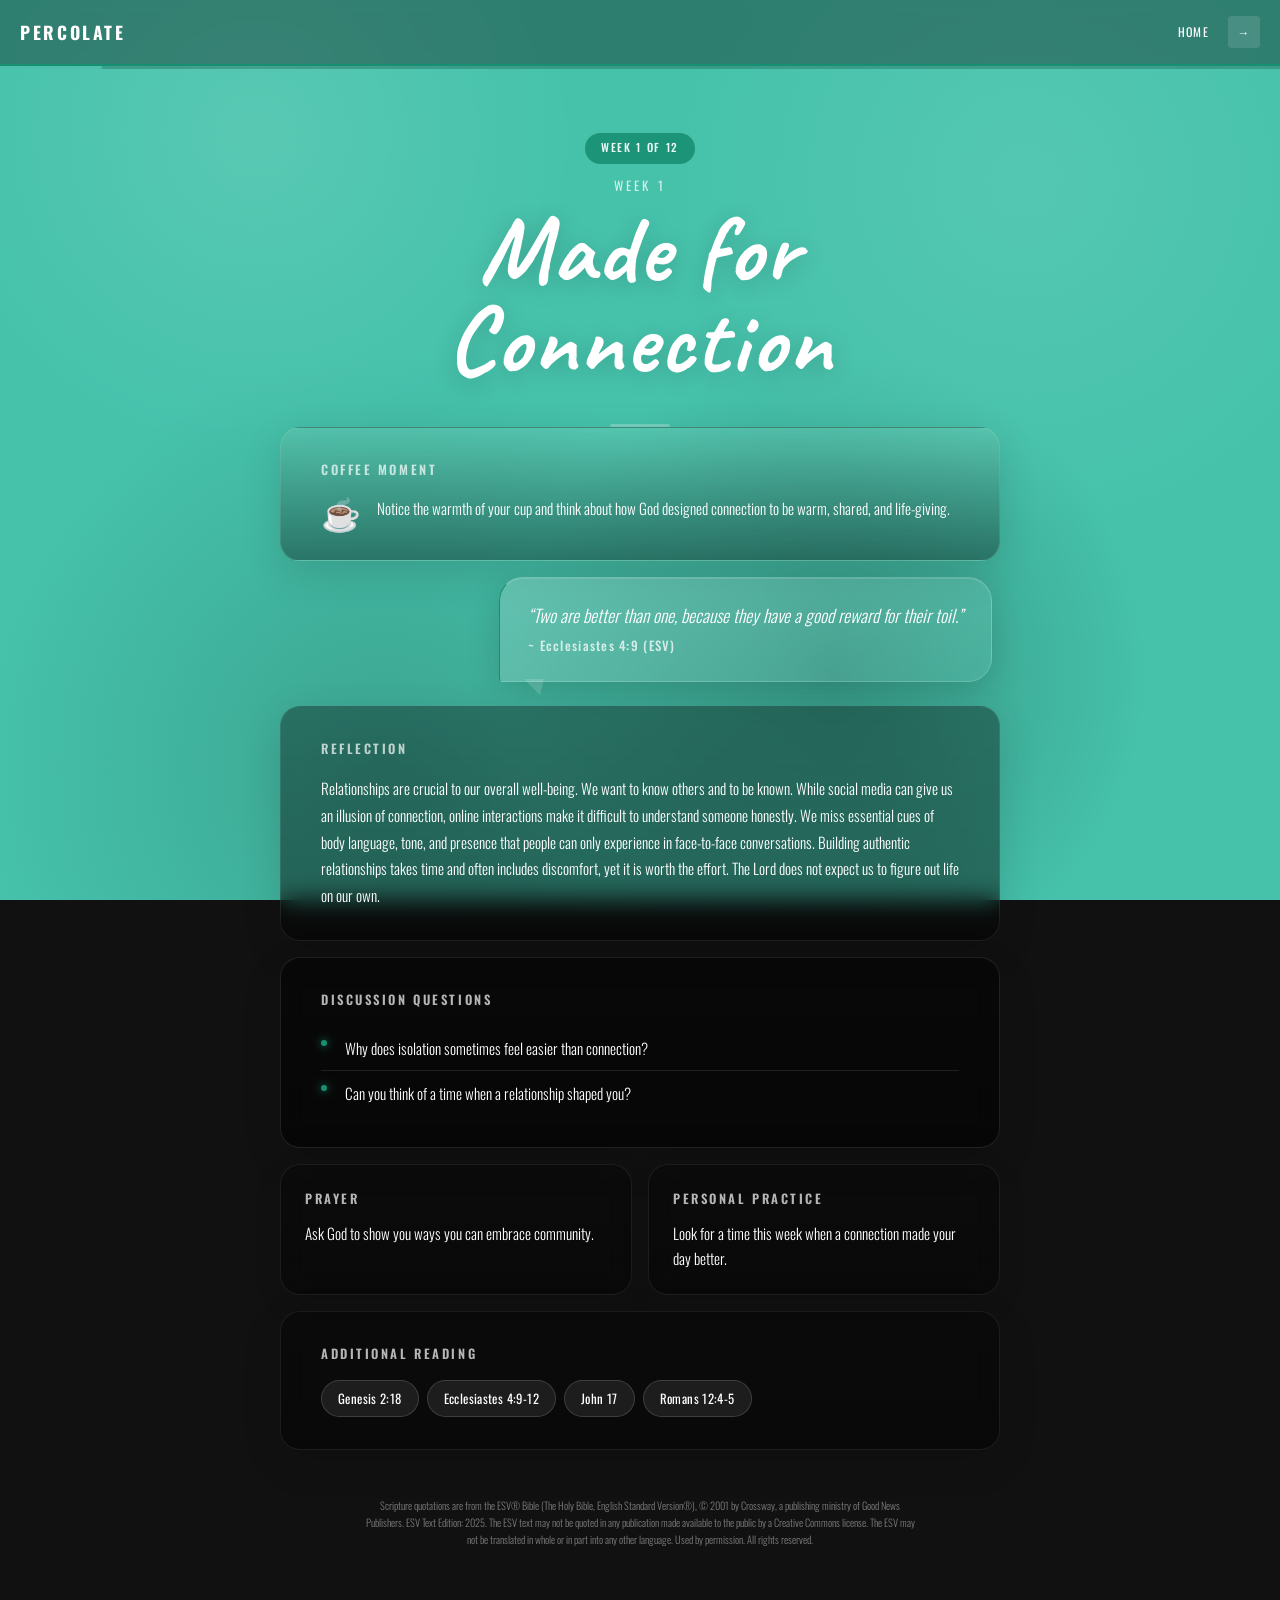
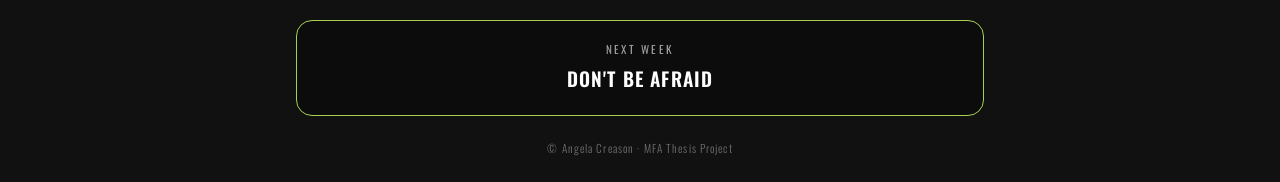
==== commit 97dd36ca: "Hand-lettered titles, polka dots, PDF-matched section treatments - Add Caveat (Google Fonts) for han" ====
--- a/week1.html
+++ b/week1.html
@@ -6,7 +6,7 @@
   <title>Week 1: Made for Connection — Percolate Bible Study</title>
   <link rel="preconnect" href="https://fonts.googleapis.com">
   <link rel="preconnect" href="https://fonts.gstatic.com" crossorigin>
-  <link href="https://fonts.googleapis.com/css2?family=Oswald:wght@200..700&display=swap" rel="stylesheet">
+  <link href="https://fonts.googleapis.com/css2?family=Caveat:wght@400..700&family=Oswald:wght@200..700&display=swap" rel="stylesheet">
   <link rel="icon" href="favicon.svg" type="image/svg+xml">
   <link rel="stylesheet" href="style.css">
 </head>
--- a/style.css
+++ b/style.css
@@ -539,6 +539,184 @@
   gap: 1rem;
 }
 
+.table-checkin,
+.thesis-foundation {
+  max-width: 1220px;
+  margin: 0 auto;
+  padding: 1.5rem 1.25rem 0;
+}
+
+.table-checkin {
+  display: grid;
+  gap: 1rem;
+}
+
+.checkin-copy h2,
+.foundation-card h3 {
+  line-height: 0.98;
+  text-transform: uppercase;
+}
+
+.checkin-copy h2 {
+  margin-top: 0.5rem;
+  font-size: clamp(2rem, 5vw, 3rem);
+  max-width: 14ch;
+}
+
+.checkin-copy p:last-child {
+  max-width: 44rem;
+  margin-top: 0.9rem;
+  font-size: 1rem;
+  line-height: 1.72;
+  color: rgba(255,255,255,0.84);
+}
+
+.checkin-panel,
+.foundation-card {
+  border: 1px solid rgba(255,255,255,0.14);
+  border-radius: 28px;
+  background: rgba(255,255,255,0.08);
+  backdrop-filter: blur(18px);
+  -webkit-backdrop-filter: blur(18px);
+}
+
+.checkin-panel {
+  display: grid;
+  gap: 1rem;
+  padding: 1.15rem;
+}
+
+.checkin-question {
+  padding: 1rem;
+  border-radius: 20px;
+  background: rgba(16, 10, 39, 0.28);
+}
+
+.checkin-label {
+  font-size: 0.82rem;
+  letter-spacing: 0.12em;
+  text-transform: uppercase;
+  opacity: 0.76;
+}
+
+.checkin-options {
+  display: flex;
+  flex-wrap: wrap;
+  gap: 0.65rem;
+  margin-top: 0.9rem;
+}
+
+.checkin-option {
+  min-height: 44px;
+  padding: 0.7rem 0.95rem;
+  border: 1px solid rgba(255,255,255,0.16);
+  border-radius: 999px;
+  background: rgba(255,255,255,0.06);
+  color: #fff;
+  font: inherit;
+  letter-spacing: 0.08em;
+  text-transform: uppercase;
+  cursor: pointer;
+  transition: transform 0.22s ease, border-color 0.22s ease, background-color 0.22s ease;
+}
+
+.checkin-option:hover,
+.checkin-option:focus-visible,
+.checkin-option.is-selected {
+  transform: translateY(-1px);
+  border-color: color-mix(in srgb, var(--active-week-color) 65%, #ffffff 15%);
+  background: color-mix(in srgb, var(--active-week-color) 38%, rgba(255,255,255,0.08));
+}
+
+.checkin-result {
+  position: relative;
+  overflow: hidden;
+  padding: 1.2rem;
+  border-radius: 24px;
+  background:
+    linear-gradient(180deg, color-mix(in srgb, var(--active-week-color) 22%, rgba(255,255,255,0.08)) 0%, rgba(24,15,58,0.88) 100%);
+}
+
+.checkin-result::after {
+  content: "";
+  position: absolute;
+  top: -2.5rem;
+  right: -2rem;
+  width: 10rem;
+  height: 10rem;
+  border-radius: 50%;
+  background: radial-gradient(circle, rgba(255,255,255,0.24), transparent 70%);
+  pointer-events: none;
+}
+
+.checkin-result-kicker,
+.checkin-result-week {
+  letter-spacing: 0.12em;
+  text-transform: uppercase;
+}
+
+.checkin-result-kicker {
+  font-size: 0.72rem;
+  opacity: 0.72;
+}
+
+.checkin-result-week {
+  margin-top: 0.75rem;
+  font-size: 0.78rem;
+  opacity: 0.8;
+}
+
+.checkin-result h3 {
+  margin-top: 0.2rem;
+  font-size: clamp(1.8rem, 4vw, 2.5rem);
+  line-height: 0.95;
+  text-transform: uppercase;
+}
+
+.checkin-result-body,
+.invite-preview,
+.foundation-card p:last-child {
+  font-size: 0.98rem;
+  line-height: 1.72;
+  color: rgba(255,255,255,0.86);
+}
+
+.checkin-result-body {
+  margin-top: 0.9rem;
+}
+
+.checkin-result-actions {
+  display: flex;
+  flex-wrap: wrap;
+  gap: 0.75rem;
+  margin-top: 1rem;
+}
+
+.invite-preview {
+  margin-top: 0.95rem;
+  padding-top: 0.95rem;
+  border-top: 1px solid rgba(255,255,255,0.14);
+}
+
+.foundation-grid {
+  display: grid;
+  gap: 1rem;
+  margin-top: 1.4rem;
+}
+
+.foundation-card {
+  padding: 1.2rem;
+}
+
+.foundation-card h3 {
+  margin-top: 0.55rem;
+  font-size: 1.5rem;
+}
+
+.foundation-card p:last-child {
+  margin-top: 0.8rem;
+}
+
 .rhythm-card {
   padding: 1.35rem;
   border-radius: 26px;
@@ -621,12 +799,19 @@
   height: 3px;
   background: rgba(0,0,0,0.2);
   position: relative;
+  overflow: hidden;
 }
 
 .progress-bar {
   height: 100%;
   border-radius: 0 2px 2px 0;
-  transition: width 0.5s ease;
+  transform-origin: left;
+  animation: progressFill 0.8s ease-out forwards;
+}
+
+@keyframes progressFill {
+  from { transform: scaleX(0); }
+  to { transform: scaleX(1); }
 }
 
 .week-badge {
@@ -757,11 +942,12 @@
 }
 
 .session-hero .session-title {
+  font-family: 'Caveat', cursive;
   font-weight: 700;
-  font-size: clamp(2.8rem, 10vw, 5rem);
-  line-height: 1.0;
-  letter-spacing: 0.06em;
-  text-transform: uppercase;
+  font-size: clamp(3.2rem, 12vw, 6rem);
+  line-height: 0.95;
+  letter-spacing: 0.02em;
+  text-transform: none;
   text-shadow: 0 4px 24px rgba(0,0,0,0.18);
 }
 
@@ -770,7 +956,7 @@
   background: linear-gradient(180deg, rgba(0,0,0,0.35) 0%, rgba(0,0,0,0.45) 100%);
   backdrop-filter: blur(12px);
   -webkit-backdrop-filter: blur(12px);
-  border: 1px solid rgba(255,255,255,0.06);
+  border: 1px solid rgba(255,255,255,0.08);
   border-radius: 20px;
   padding: 1.75rem 1.5rem;
   margin: 0 1rem 1rem;
@@ -779,6 +965,11 @@
   margin-right: auto;
   margin-bottom: 1rem;
   box-shadow: 0 12px 40px rgba(0,0,0,0.12);
+  transition: opacity 0.55s ease, transform 0.55s ease, border-color 0.3s ease;
+}
+
+.section-card:hover {
+  border-color: rgba(255,255,255,0.14);
 }
 
 .section-card h2 {
@@ -790,7 +981,12 @@
   opacity: 0.7;
 }
 
-/* Coffee Moment */
+/* Coffee Moment — warm treatment matching Angela's PDF */
+.section-card[aria-label="Coffee Moment"] {
+  background: linear-gradient(180deg, rgba(255,245,230,0.08) 0%, rgba(0,0,0,0.35) 100%);
+  border-color: rgba(255,235,200,0.1);
+}
+
 .coffee-moment {
   display: flex;
   align-items: flex-start;
@@ -815,7 +1011,7 @@
   line-height: 1.6;
 }
 
-/* Key Verse — speech bubble (matching Angela's green bubble design) */
+/* Key Verse — speech bubble */
 .key-verse-wrap {
   display: flex;
   justify-content: flex-end;
@@ -827,14 +1023,24 @@
 }
 
 .key-verse {
-  background: linear-gradient(145deg, rgba(255,255,255,0.18) 0%, rgba(255,255,255,0.08) 100%);
+  background: linear-gradient(145deg, rgba(255,255,255,0.18) 0%, rgba(255,255,255,0.06) 100%);
   border: 1px solid rgba(255,255,255,0.15);
   border-radius: 24px 24px 24px 4px;
   padding: 1.5rem 1.75rem;
   position: relative;
   max-width: 85%;
   text-align: left;
-  box-shadow: 0 8px 32px rgba(0,0,0,0.15);
+  box-shadow:
+    0 8px 32px rgba(0,0,0,0.15),
+    inset 0 1px 0 rgba(255,255,255,0.12);
+  transition: transform 0.3s ease, box-shadow 0.3s ease;
+}
+
+.key-verse:hover {
+  transform: translateY(-2px);
+  box-shadow:
+    0 14px 40px rgba(0,0,0,0.2),
+    inset 0 1px 0 rgba(255,255,255,0.12);
 }
 
 .key-verse::after {
@@ -873,7 +1079,12 @@
   line-height: 1.75;
 }
 
-/* Discussion Questions */
+/* Discussion Questions — darker treatment matching Angela's PDF */
+.section-card[aria-label="Discussion Questions"] {
+  background: linear-gradient(180deg, rgba(0,0,0,0.5) 0%, rgba(0,0,0,0.6) 100%);
+  border-color: rgba(255,255,255,0.1);
+}
+
 .discussion-list {
   list-style: none;
   padding: 0;
@@ -897,11 +1108,12 @@
   content: '';
   position: absolute;
   left: 0;
-  top: 0.8rem;
+  top: 0.85rem;
   width: 6px;
   height: 6px;
   border-radius: 50%;
-  background: rgba(255,255,255,0.4);
+  background: var(--week-accent, rgba(255,255,255,0.4));
+  box-shadow: 0 0 8px var(--week-accent, transparent);
 }
 
 /* Prayer & Practice — side by side */
@@ -919,11 +1131,18 @@
   background: linear-gradient(180deg, rgba(0,0,0,0.3) 0%, rgba(0,0,0,0.42) 100%);
   backdrop-filter: blur(12px);
   -webkit-backdrop-filter: blur(12px);
-  border: 1px solid rgba(255,255,255,0.06);
+  border: 1px solid rgba(255,255,255,0.08);
   border-radius: 20px;
   padding: 1.5rem;
   flex: 1;
   box-shadow: 0 8px 28px rgba(0,0,0,0.1);
+  transition: transform 0.25s ease, border-color 0.25s ease, box-shadow 0.25s ease;
+}
+
+.dual-card:hover {
+  transform: translateY(-3px);
+  border-color: rgba(255,255,255,0.16);
+  box-shadow: 0 14px 40px rgba(0,0,0,0.18);
 }
 
 .dual-card h2 {
@@ -963,11 +1182,17 @@
   font-family: 'Oswald', sans-serif;
 }
 
-.reading-link:hover {
+.reading-link:hover,
+.reading-link:focus-visible {
   background: rgba(255,255,255,0.18);
   border-color: rgba(255,255,255,0.35);
   transform: translateY(-2px);
   box-shadow: 0 4px 12px rgba(0,0,0,0.15);
+}
+
+.reading-link:focus-visible {
+  outline: 2px solid var(--week-accent, rgba(255,255,255,0.5));
+  outline-offset: 2px;
 }
 
 /* ESV Copyright */
@@ -1020,8 +1245,9 @@
 }
 
 .modal-content {
-  background: #1a1a2e;
-  border-radius: 16px;
+  background: linear-gradient(180deg, #1e1a36 0%, #1a1a2e 100%);
+  border: 1px solid rgba(255,255,255,0.1);
+  border-radius: 20px;
   padding: 2rem 1.5rem;
   max-width: 500px;
   width: 100%;
@@ -1029,6 +1255,7 @@
   overflow-y: auto;
   position: relative;
   animation: modalIn 0.25s ease-out;
+  box-shadow: 0 24px 64px rgba(0,0,0,0.5);
 }
 
 @keyframes modalIn {
@@ -1104,10 +1331,6 @@
     flex-direction: row;
   }
 
-  .session-hero .session-title {
-    font-size: 3.5rem;
-  }
-
   .session-grid {
     grid-template-columns: repeat(2, minmax(0, 1fr));
   }
@@ -1121,16 +1344,18 @@
     grid-template-columns: minmax(0, 1.15fr) minmax(260px, 0.85fr);
   }
 
+  .checkin-panel,
+  .foundation-grid,
   .home-rhythm {
     grid-template-columns: repeat(3, minmax(0, 1fr));
   }
+
+  .checkin-copy {
+    max-width: 52rem;
+  }
 }
 
 @media (min-width: 900px) {
-  .session-hero .session-title {
-    font-size: 4.2rem;
-  }
-
   .section-card {
     padding: 2rem 2.5rem;
   }
@@ -1138,6 +1363,20 @@
   .board-layout {
     grid-template-columns: minmax(280px, 0.72fr) minmax(0, 1.28fr);
     align-items: start;
+  }
+
+  .table-checkin {
+    grid-template-columns: minmax(320px, 0.8fr) minmax(0, 1.2fr);
+    align-items: start;
+  }
+
+  .checkin-panel {
+    grid-template-columns: repeat(2, minmax(0, 1fr));
+    align-items: start;
+  }
+
+  .checkin-result {
+    grid-column: span 2;
   }
 
   .preview-panel {
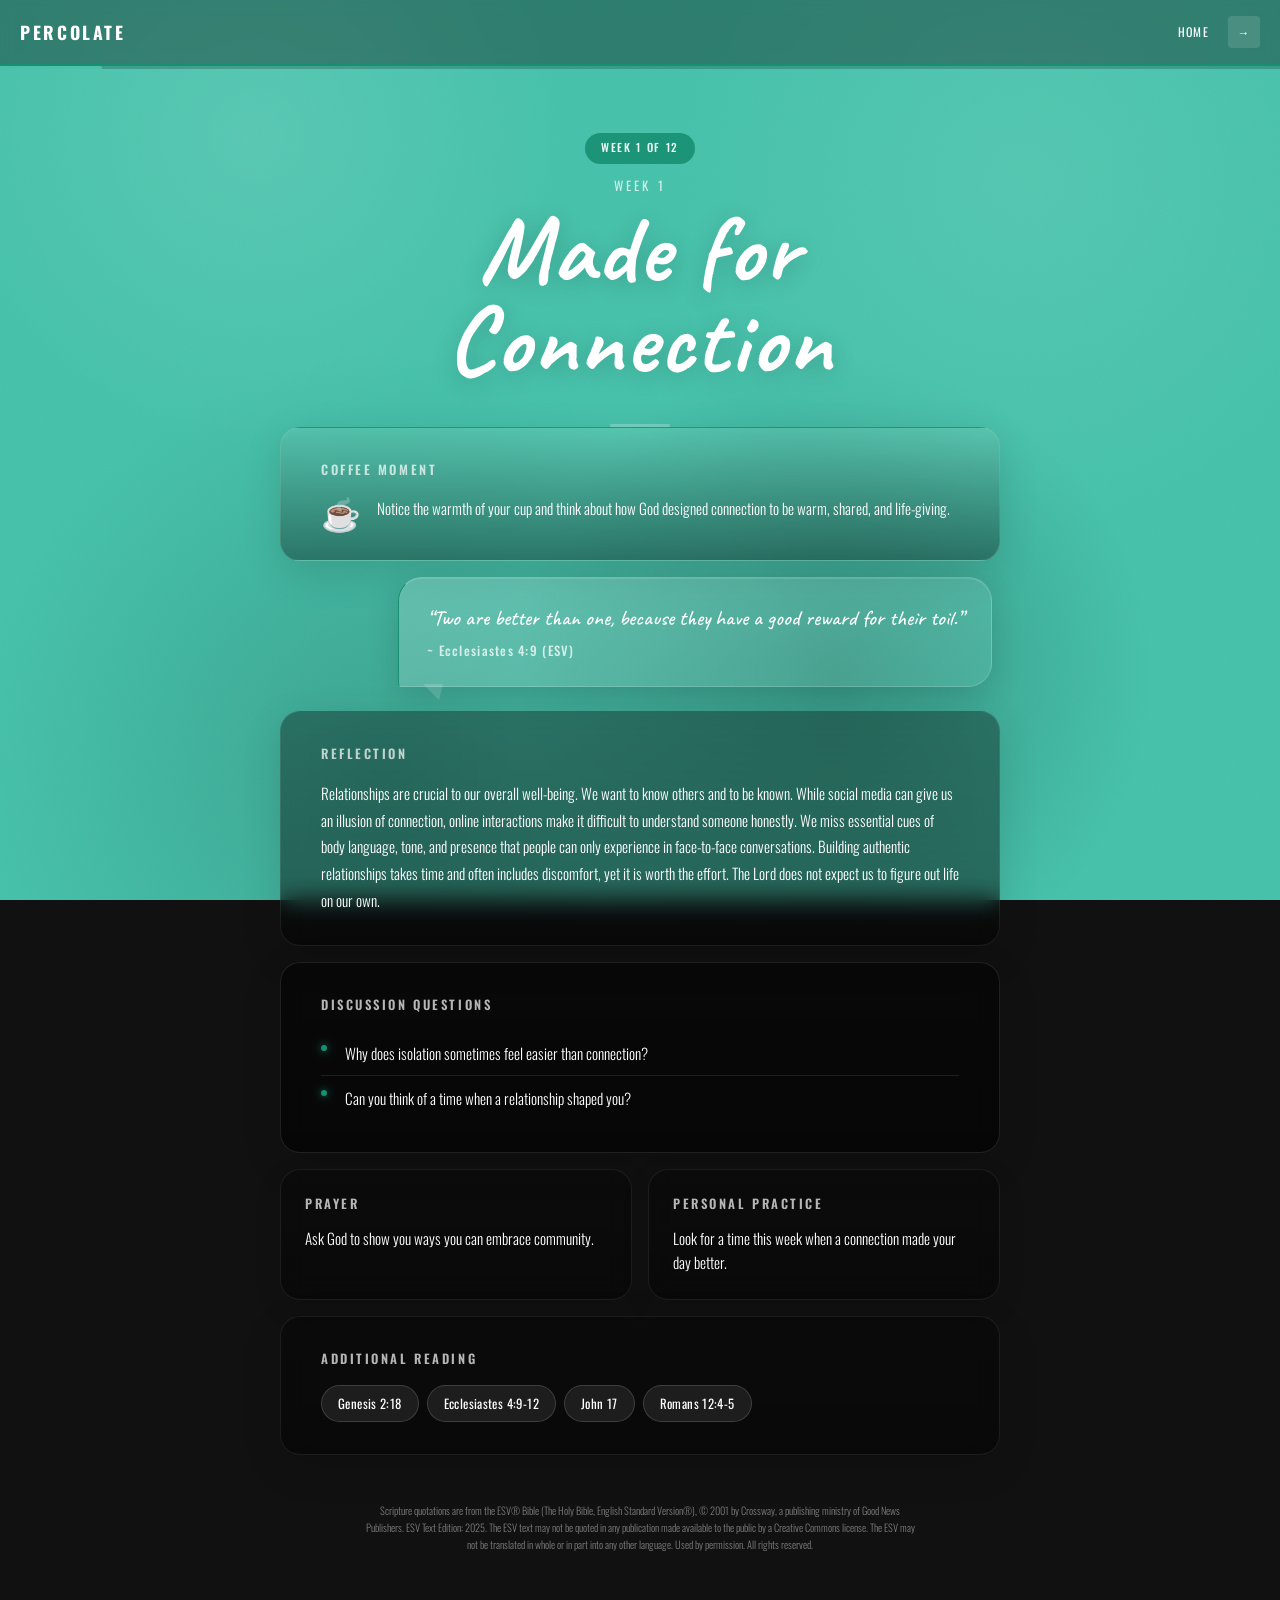
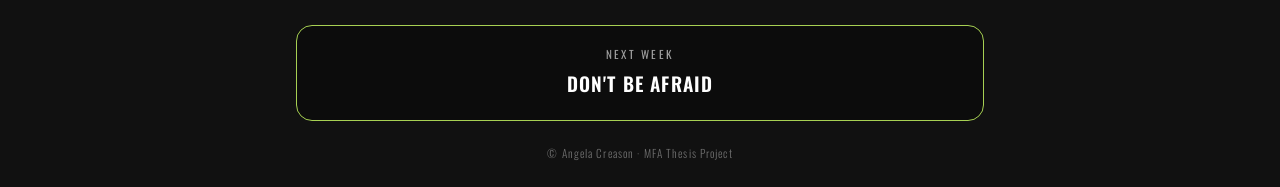
==== commit b19846e1: "Polish: view transitions, print stylesheet, meta descriptions, mobile spacing - Add View Transitions" ====
--- a/week1.html
+++ b/week1.html
@@ -3,6 +3,7 @@
 <head>
   <meta charset="UTF-8">
   <meta name="viewport" content="width=device-width, initial-scale=1.0">
+  <meta name="description" content="Week 1: Made for Connection — Opening the study by naming our need for connection and the courage it takes to be known face to face.">
   <title>Week 1: Made for Connection — Percolate Bible Study</title>
   <link rel="preconnect" href="https://fonts.googleapis.com">
   <link rel="preconnect" href="https://fonts.gstatic.com" crossorigin>
--- a/style.css
+++ b/style.css
@@ -15,6 +15,17 @@
   font-size: 16px;
   scroll-behavior: smooth;
   -webkit-text-size-adjust: 100%;
+}
+
+/* View Transitions API — smooth cross-page fade (Chrome/Edge 111+) */
+@view-transition {
+  navigation: auto;
+}
+
+::view-transition-old(root),
+::view-transition-new(root) {
+  animation-duration: 0.25s;
+  animation-timing-function: ease-in-out;
 }
 
 body {
@@ -197,11 +208,12 @@
 }
 
 .home-hero .logo-title {
+  font-family: 'Caveat', cursive;
   font-weight: 700;
-  font-size: clamp(4rem, 13vw, 8.6rem);
-  letter-spacing: 0.16em;
-  text-transform: uppercase;
-  line-height: 0.9;
+  font-size: clamp(4.5rem, 15vw, 10rem);
+  letter-spacing: 0.04em;
+  text-transform: none;
+  line-height: 0.85;
   margin-bottom: 0.4rem;
   text-wrap: balance;
 }
@@ -1056,10 +1068,11 @@
 }
 
 .key-verse blockquote {
-  font-weight: 300;
-  font-size: 1.1rem;
-  font-style: italic;
-  line-height: 1.5;
+  font-family: 'Caveat', cursive;
+  font-weight: 500;
+  font-size: 1.35rem;
+  font-style: normal;
+  line-height: 1.45;
   margin-bottom: 0.5rem;
 }
 
@@ -1323,9 +1336,42 @@
 }
 
 /* ============================================
-   RESPONSIVE — Tablet & Desktop
+   RESPONSIVE
    ============================================ */
 
+/* Small phones */
+@media (max-width: 380px) {
+  .session-hero {
+    padding: 2.5rem 1rem 2rem;
+  }
+
+  .section-card {
+    margin-left: 0.5rem;
+    margin-right: 0.5rem;
+    padding: 1.25rem 1rem;
+  }
+
+  .dual-section {
+    margin-left: 0.5rem;
+    margin-right: 0.5rem;
+  }
+
+  .key-verse-wrap {
+    margin-left: 0.5rem;
+    margin-right: 0.5rem;
+  }
+
+  .key-verse {
+    max-width: 95%;
+    padding: 1.25rem;
+  }
+
+  .next-week-cta {
+    padding: 0 0.5rem;
+  }
+}
+
+/* Tablet & Desktop */
 @media (min-width: 600px) {
   .dual-section {
     flex-direction: row;
@@ -1434,6 +1480,96 @@
 }
 
 /* ============================================
+   PRINT
+   ============================================ */
+
+@media print {
+  .page-bg,
+  .top-nav,
+  .session-progress,
+  .next-week-cta,
+  .modal-overlay,
+  .esv-copyright,
+  .site-footer {
+    display: none !important;
+  }
+
+  body,
+  .session-page {
+    background: #fff !important;
+    color: #222 !important;
+  }
+
+  .session-page::before {
+    display: none !important;
+  }
+
+  .content-wrap {
+    max-width: 100%;
+  }
+
+  .session-hero {
+    padding-top: 1rem;
+  }
+
+  .session-hero .session-title {
+    color: #222;
+    text-shadow: none;
+    font-size: 2.4rem;
+  }
+
+  .session-hero::after {
+    background: #ccc;
+  }
+
+  .section-card,
+  .dual-card {
+    background: #f8f8f8 !important;
+    border: 1px solid #ddd !important;
+    box-shadow: none !important;
+    color: #222 !important;
+    backdrop-filter: none !important;
+    -webkit-backdrop-filter: none !important;
+    break-inside: avoid;
+  }
+
+  .key-verse {
+    background: #f0f0f0 !important;
+    border: 1px solid #ccc !important;
+    box-shadow: none !important;
+    color: #222 !important;
+  }
+
+  .key-verse::after {
+    display: none !important;
+  }
+
+  .reading-link {
+    color: #222 !important;
+    border-color: #aaa !important;
+    background: transparent !important;
+  }
+
+  .week-badge {
+    color: #fff;
+  }
+
+  a {
+    color: #222 !important;
+  }
+
+  .section-card h2,
+  .dual-card h2 {
+    color: #444 !important;
+  }
+
+  .discussion-list li::before {
+    background: #666 !important;
+    box-shadow: none !important;
+  }
+}
+
+/* ============================================
    UTILITY CLASSES
    ============================================ */
 
@@ -1447,6 +1583,22 @@
   clip: rect(0,0,0,0);
   white-space: nowrap;
   border: 0;
+}
+
+/* Grain texture overlay — print-quality feel */
+.session-page::before {
+  content: '';
+  position: fixed;
+  top: 0;
+  left: 0;
+  width: 100%;
+  height: 100%;
+  z-index: 0;
+  pointer-events: none;
+  opacity: 0.035;
+  background-image: url("data:image/svg+xml,%3Csvg viewBox='0 0 256 256' xmlns='http://www.w3.org/2000/svg'%3E%3Cfilter id='n'%3E%3CfeTurbulence type='fractalNoise' baseFrequency='0.85' numOctaves='4' stitchTiles='stitch'/%3E%3C/filter%3E%3Crect width='100%25' height='100%25' filter='url(%23n)'/%3E%3C/svg%3E");
+  background-repeat: repeat;
+  background-size: 256px 256px;
 }
 
 /* Polka dot pattern overlay for Week 3 */
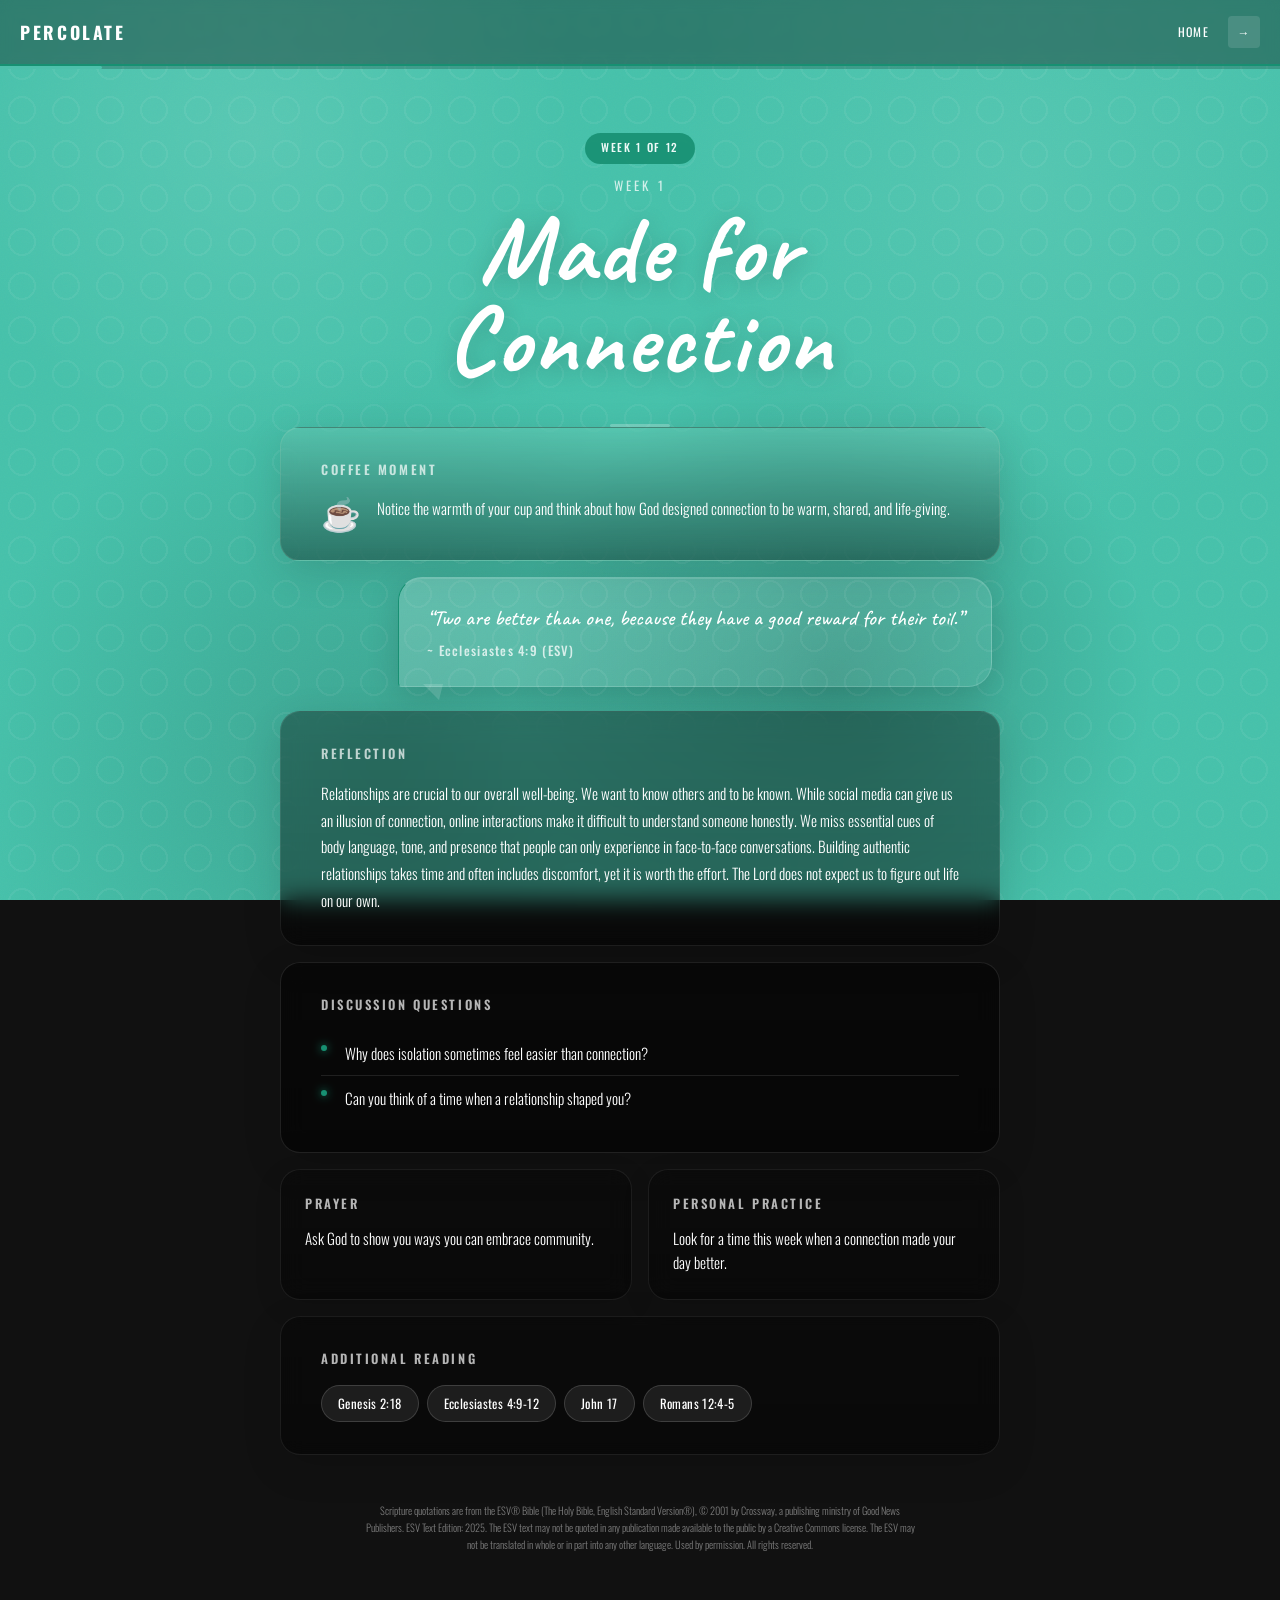
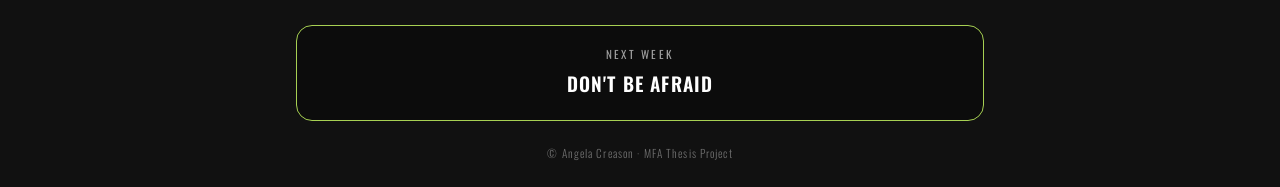
==== commit 994c5a19: "Add Angela's PDF pattern overlays to all 12 weeks Each week gets a unique background pattern matchin" ====
--- a/week1.html
+++ b/week1.html
@@ -5,13 +5,17 @@
   <meta name="viewport" content="width=device-width, initial-scale=1.0">
   <meta name="description" content="Week 1: Made for Connection — Opening the study by naming our need for connection and the courage it takes to be known face to face.">
   <title>Week 1: Made for Connection — Percolate Bible Study</title>
+  <meta property="og:title" content="Week 1: Made for Connection — Percolate">
+  <meta property="og:description" content="Week 1 of the Percolate Bible Study: Made for Connection">
+  <meta property="og:type" content="website">
+  <meta name="theme-color" content="#4dc0ab">
   <link rel="preconnect" href="https://fonts.googleapis.com">
   <link rel="preconnect" href="https://fonts.gstatic.com" crossorigin>
   <link href="https://fonts.googleapis.com/css2?family=Caveat:wght@400..700&family=Oswald:wght@200..700&display=swap" rel="stylesheet">
   <link rel="icon" href="favicon.svg" type="image/svg+xml">
   <link rel="stylesheet" href="style.css">
 </head>
-<body class="session-page" style="--week-bg:#4dc0ab; --week-accent:#179072;">
+<body class="session-page bg-swirl" style="--week-bg:#4dc0ab; --week-accent:#179072;">
 
 <div class="page-bg" role="presentation"></div>
 
--- a/style.css
+++ b/style.css
@@ -1585,6 +1585,55 @@
   border: 0;
 }
 
+/* Week 12 completion celebration */
+.completion-card {
+  max-width: 720px;
+  margin: 1.5rem auto;
+  padding: 2.5rem 2rem;
+  text-align: center;
+  border-radius: 24px;
+  background: linear-gradient(180deg, rgba(255,255,255,0.12) 0%, rgba(255,255,255,0.04) 100%);
+  border: 1px solid rgba(255,255,255,0.15);
+  box-shadow: 0 16px 48px rgba(0,0,0,0.2);
+  opacity: 0;
+  transform: translateY(28px);
+  transition: opacity 0.55s ease, transform 0.55s ease;
+}
+
+.completion-card.is-visible {
+  opacity: 1;
+  transform: translateY(0);
+}
+
+.completion-label {
+  font-size: 0.72rem;
+  font-weight: 500;
+  letter-spacing: 0.15em;
+  text-transform: uppercase;
+  opacity: 0.7;
+  margin-bottom: 0.75rem;
+}
+
+.completion-title {
+  font-family: 'Caveat', cursive;
+  font-size: clamp(2.4rem, 8vw, 4rem);
+  font-weight: 700;
+  line-height: 1;
+  margin-bottom: 1rem;
+}
+
+.completion-body {
+  font-size: 1rem;
+  line-height: 1.72;
+  color: rgba(255,255,255,0.88);
+  max-width: 32rem;
+  margin: 0 auto 1.25rem;
+}
+
+.completion-card .preview-link {
+  margin-top: 0;
+}
+
 /* Grain texture overlay — print-quality feel */
 .session-page::before {
   content: '';
@@ -1601,16 +1650,50 @@
   background-size: 256px 256px;
 }
 
-/* Polka dot pattern overlay for Week 3 */
-.bg-polka::before {
+/* Pattern overlays — matching Angela's PDF card patterns */
+.bg-polka::after,
+.bg-swirl::after,
+.bg-stripes::after,
+.bg-waves::after {
   content: '';
   position: fixed;
   top: 0;
   left: 0;
   width: 100%;
   height: 100%;
-  z-index: -1;
-  background-image: radial-gradient(circle, rgba(255,255,255,0.08) 8px, transparent 8px);
-  background-size: 40px 40px;
+  z-index: 0;
   pointer-events: none;
-}
+  opacity: 0.06;
+}
+
+/* Polka dots — Weeks 3, 11 (orange) */
+.bg-polka::after {
+  background-image: radial-gradient(circle, rgba(255,255,255,1) 6px, transparent 6px);
+  background-size: 36px 36px;
+}
+
+/* Swirl/circles — Weeks 1, 9 (teal), 7 (purple) */
+.bg-swirl::after {
+  background-image:
+    radial-gradient(circle at 50% 50%, transparent 12px, rgba(255,255,255,1) 12px, rgba(255,255,255,1) 14px, transparent 14px);
+  background-size: 44px 44px;
+}
+
+/* Diagonal stripes — Weeks 2, 10 (lime), 6 (pink) */
+.bg-stripes::after {
+  background-image: repeating-linear-gradient(
+    -45deg,
+    transparent,
+    transparent 8px,
+    rgba(255,255,255,1) 8px,
+    rgba(255,255,255,1) 10px
+  );
+}
+
+/* Wavy crosshatch — Weeks 4, 12 (crimson), 5 (blue), 8 (deep purple) */
+.bg-waves::after {
+  background-image:
+    repeating-linear-gradient(45deg, transparent, transparent 10px, rgba(255,255,255,1) 10px, rgba(255,255,255,1) 11px),
+    repeating-linear-gradient(-45deg, transparent, transparent 10px, rgba(255,255,255,1) 10px, rgba(255,255,255,1) 11px);
+  opacity: 0.04;
+}
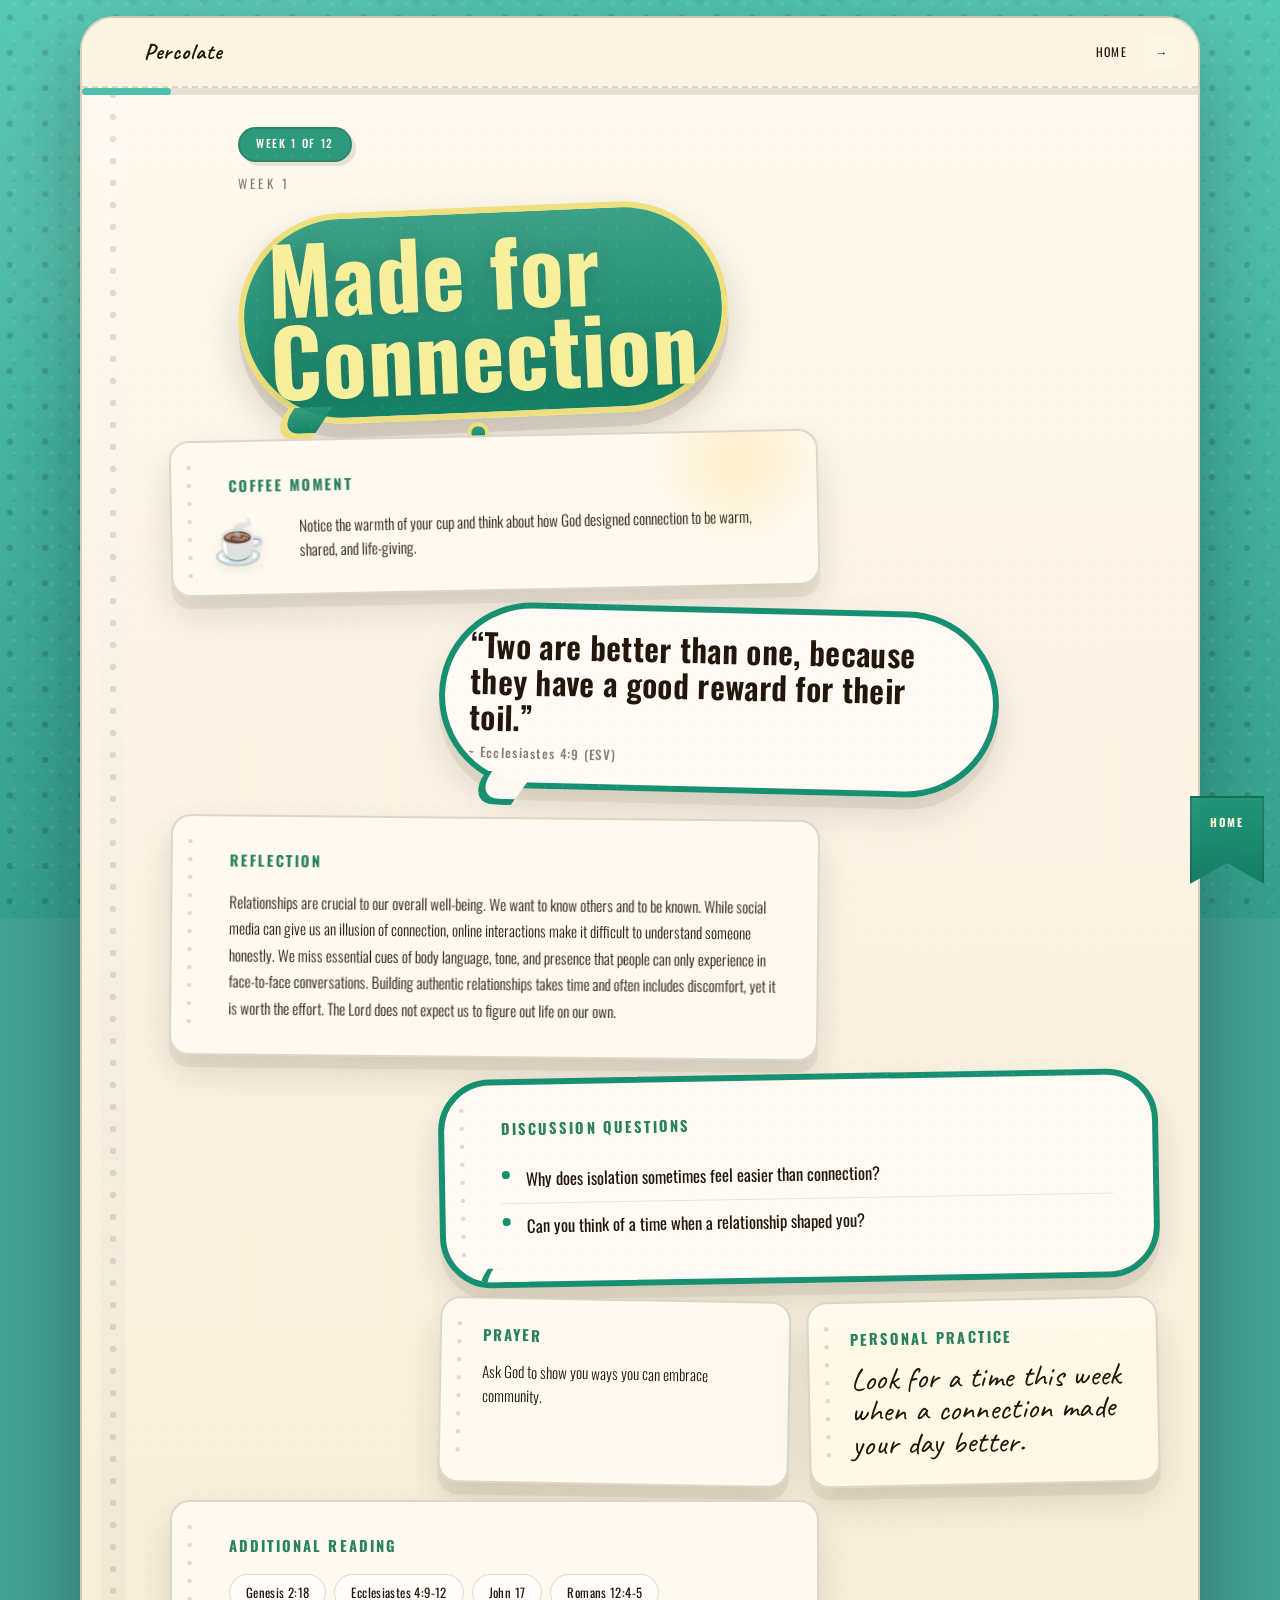
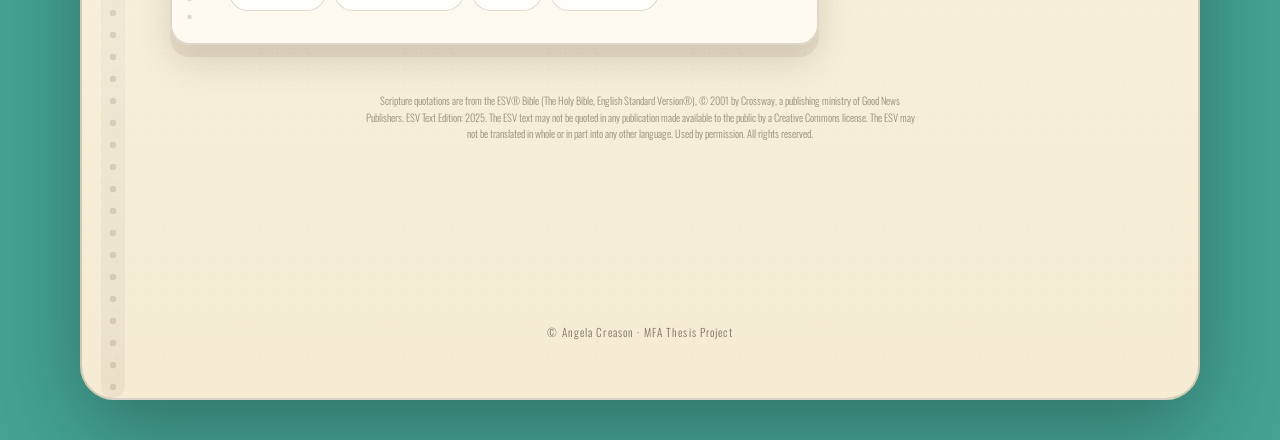
==== commit b7214ed7: "Merge poster/notebook mode: Caveat nav brand, clean up static pattern classes - Nav brand uses Cavea" ====
--- a/week1.html
+++ b/week1.html
@@ -15,7 +15,7 @@
   <link rel="icon" href="favicon.svg" type="image/svg+xml">
   <link rel="stylesheet" href="style.css">
 </head>
-<body class="session-page bg-swirl" style="--week-bg:#4dc0ab; --week-accent:#179072;">
+<body class="session-page" style="--week-bg:#4dc0ab; --week-accent:#179072;">
 
 <div class="page-bg" role="presentation"></div>
 
--- a/style.css
+++ b/style.css
@@ -90,10 +90,10 @@
 }
 
 .top-nav .nav-brand {
+  font-family: 'Caveat', cursive;
   font-weight: 700;
-  font-size: 1.1rem;
-  letter-spacing: 0.15em;
-  text-transform: uppercase;
+  font-size: 1.4rem;
+  letter-spacing: 0.04em;
 }
 
 .top-nav .nav-links {
@@ -1231,6 +1231,576 @@
   font-size: 0.7rem;
   font-weight: 300;
   letter-spacing: 0.1em;
+}
+
+/* ============================================
+   SESSION PAGES — POSTER NOTEBOOK OVERRIDE
+   ============================================ */
+
+.session-page {
+  --paper: #f6ecd4;
+  --paper-bright: #fff9ef;
+  --paper-shadow: #d8c08b;
+  --ink: #23170c;
+  --ink-soft: rgba(35, 23, 12, 0.72);
+  --paper-line: rgba(70, 48, 24, 0.18);
+  --cream-ink: #f8ef9d;
+  --page-shift: 0px;
+  color: var(--ink);
+  background:
+    radial-gradient(circle at top, rgba(255,255,255,0.08), transparent 45%),
+    color-mix(in srgb, var(--week-bg) 84%, #120c13 16%);
+}
+
+.session-page .page-bg {
+  transform: scale(1.04) translate3d(0, calc(var(--page-shift) * -1), 0);
+  transition: transform 0.45s ease;
+  filter: saturate(1.12) contrast(1.04);
+}
+
+.session-page .page-bg::before,
+.session-page .page-bg::after {
+  content: "";
+  position: absolute;
+  inset: 0;
+  pointer-events: none;
+}
+
+.session-page .page-bg::before {
+  background:
+    linear-gradient(180deg, rgba(255,255,255,0.05), rgba(0,0,0,0.08)),
+    radial-gradient(circle at 18% 20%, rgba(255,255,255,0.14), transparent 24%),
+    radial-gradient(circle at 82% 18%, rgba(255,255,255,0.11), transparent 20%);
+}
+
+.session-page .page-bg::after {
+  opacity: 0.28;
+  background:
+    radial-gradient(circle at 12% 16%, rgba(255,255,255,0.28) 0 2px, transparent 2.4px),
+    radial-gradient(circle at 74% 68%, rgba(0,0,0,0.22) 0 1.4px, transparent 1.8px);
+  background-size: 18px 18px, 22px 22px;
+}
+
+.session-page.pattern-dots .page-bg {
+  background:
+    radial-gradient(circle, color-mix(in srgb, var(--week-accent) 34%, #ffffff 8%) 0 18%, transparent 19%) 0 0 / 34px 34px,
+    radial-gradient(circle, rgba(0,0,0,0.16) 0 12%, transparent 13%) 17px 17px / 34px 34px,
+    linear-gradient(180deg, color-mix(in srgb, var(--week-bg) 92%, #ffffff 4%) 0%, color-mix(in srgb, var(--week-bg) 88%, #130d12 12%) 100%);
+}
+
+.session-page.pattern-grid .page-bg {
+  background:
+    linear-gradient(90deg, rgba(255,255,255,0.14) 0 7px, transparent 7px 100%) 0 0 / 30px 30px,
+    linear-gradient(rgba(0,0,0,0.16) 0 7px, transparent 7px 100%) 0 0 / 30px 30px,
+    linear-gradient(180deg, color-mix(in srgb, var(--week-bg) 90%, #ffffff 5%) 0%, color-mix(in srgb, var(--week-bg) 86%, #130d12 14%) 100%);
+}
+
+.session-page.pattern-waves .page-bg {
+  background:
+    radial-gradient(circle at 0 100%, transparent 24px, rgba(255,255,255,0.18) 24px 28px, transparent 28px) 0 0 / 54px 28px,
+    radial-gradient(circle at 27px 0, transparent 24px, rgba(0,0,0,0.18) 24px 28px, transparent 28px) 0 14px / 54px 28px,
+    linear-gradient(180deg, color-mix(in srgb, var(--week-bg) 92%, #ffffff 3%) 0%, color-mix(in srgb, var(--week-bg) 86%, #140c12 14%) 100%);
+}
+
+.session-page.pattern-burst .page-bg {
+  background:
+    repeating-conic-gradient(from 0deg at 50% 50%, rgba(255,255,255,0.15) 0 14deg, transparent 14deg 28deg),
+    linear-gradient(180deg, color-mix(in srgb, var(--week-bg) 92%, #ffffff 4%) 0%, color-mix(in srgb, var(--week-bg) 86%, #120d12 14%) 100%);
+}
+
+.session-page .content-wrap {
+  position: relative;
+  max-width: 1120px;
+  margin: 1rem auto 2.5rem;
+  padding: 0 0 2rem;
+  background:
+    linear-gradient(180deg, rgba(255,255,255,0.4) 0%, rgba(255,255,255,0.08) 3%, transparent 3.5%),
+    linear-gradient(180deg, var(--paper-bright) 0%, var(--paper) 100%);
+  border: 2px solid rgba(67, 46, 21, 0.2);
+  border-radius: 34px;
+  box-shadow:
+    0 28px 90px rgba(0,0,0,0.3),
+    inset 0 1px 0 rgba(255,255,255,0.6);
+  overflow: hidden;
+}
+
+.session-page .content-wrap::before,
+.session-page .content-wrap::after {
+  content: "";
+  position: absolute;
+  pointer-events: none;
+}
+
+.session-page .content-wrap::before {
+  top: 0;
+  bottom: 0;
+  left: 1.2rem;
+  width: 1.5rem;
+  border-radius: 999px;
+  background:
+    radial-gradient(circle, rgba(72, 50, 24, 0.18) 0 3px, transparent 3.6px) center top / 12px 22px repeat-y,
+    linear-gradient(180deg, rgba(255,255,255,0.38), rgba(0,0,0,0.05));
+  opacity: 0.8;
+}
+
+.session-page .content-wrap::after {
+  inset: 0;
+  opacity: 0.18;
+  background:
+    radial-gradient(circle at 20% 22%, rgba(0,0,0,0.1) 0 1.1px, transparent 1.5px),
+    radial-gradient(circle at 72% 66%, rgba(255,255,255,0.45) 0 1.1px, transparent 1.5px);
+  background-size: 16px 16px, 18px 18px;
+}
+
+.session-page .top-nav {
+  padding: 1rem 1.25rem 1rem 3.9rem;
+  color: var(--ink);
+  background: rgba(252, 244, 226, 0.88);
+  border-bottom: 2px dashed rgba(72, 50, 24, 0.16);
+  backdrop-filter: blur(4px);
+  -webkit-backdrop-filter: blur(4px);
+}
+
+.session-page .top-nav .nav-links a,
+.session-page .top-nav .nav-brand,
+.session-page .nav-arrow {
+  color: var(--ink);
+}
+
+.session-page .top-nav .nav-links a:hover,
+.session-page .nav-arrow:hover {
+  background: rgba(54, 35, 17, 0.08);
+}
+
+.session-page .session-progress {
+  height: 7px;
+  background: rgba(61, 41, 20, 0.12);
+}
+
+.session-page .progress-bar {
+  border-radius: 999px;
+  box-shadow: 0 0 0 1px rgba(255,255,255,0.26);
+}
+
+.session-page .session-hero {
+  max-width: 980px;
+  margin: 0 auto;
+  padding: 2rem 1.5rem 1.1rem 4.3rem;
+  text-align: left;
+}
+
+.session-page .session-hero::after {
+  display: none;
+}
+
+.session-page .week-badge {
+  color: var(--paper-bright);
+  border: 2px solid rgba(35, 23, 12, 0.2);
+  box-shadow: 4px 4px 0 rgba(67, 46, 21, 0.12);
+}
+
+.session-page .session-hero .week-label {
+  color: var(--ink-soft);
+  margin-bottom: 0.8rem;
+}
+
+.session-page .session-hero .session-title {
+  position: relative;
+  display: inline-block;
+  padding: 0.95rem 1.55rem 1.2rem;
+  color: var(--cream-ink);
+  background: linear-gradient(180deg, color-mix(in srgb, var(--week-accent) 84%, #ffffff 4%) 0%, color-mix(in srgb, var(--week-accent) 92%, #000000 8%) 100%);
+  border: 6px solid #efe07f;
+  border-radius: 999px;
+  box-shadow:
+    0 14px 0 rgba(93, 66, 34, 0.12),
+    0 18px 38px rgba(0,0,0,0.16);
+  font-family: 'Oswald', sans-serif;
+  font-weight: 700;
+  font-size: clamp(2.8rem, 8vw, 5.7rem);
+  line-height: 0.9;
+  letter-spacing: 0.01em;
+  text-transform: none;
+  transform: rotate(-2.4deg);
+  animation: titleBob 4.8s ease-in-out infinite;
+}
+
+.session-page .session-hero .session-title::before,
+.session-page .session-hero .session-title::after {
+  content: "";
+  position: absolute;
+  background: inherit;
+}
+
+.session-page .session-hero .session-title::before {
+  left: 1.8rem;
+  bottom: -1.25rem;
+  width: 2.8rem;
+  height: 2rem;
+  border-left: 6px solid #efe07f;
+  border-bottom: 6px solid #efe07f;
+  border-bottom-left-radius: 1.8rem;
+  transform: skewX(-36deg);
+}
+
+.session-page .session-hero .session-title::after {
+  left: 48%;
+  bottom: -2rem;
+  width: 1.35rem;
+  height: 1.35rem;
+  border-radius: 50%;
+  border: 4px solid #efe07f;
+  transform: translateX(-50%);
+}
+
+@keyframes titleBob {
+  0%, 100% { transform: rotate(-2.4deg) translateY(0); }
+  50% { transform: rotate(-1.4deg) translateY(-4px); }
+}
+
+.session-page .section-card,
+.session-page .dual-card,
+.session-page .key-verse {
+  color: var(--ink);
+  backdrop-filter: none;
+  -webkit-backdrop-filter: none;
+  box-shadow:
+    0 12px 0 rgba(90, 66, 36, 0.08),
+    0 18px 36px rgba(0,0,0,0.12);
+}
+
+.session-page .section-card,
+.session-page .dual-card {
+  position: relative;
+  background: rgba(255, 250, 240, 0.96);
+  border: 2px solid rgba(73, 50, 24, 0.18);
+  overflow: hidden;
+}
+
+.session-page .section-card::before,
+.session-page .dual-card::before {
+  content: "";
+  position: absolute;
+  top: 1rem;
+  bottom: 1rem;
+  left: 0.9rem;
+  width: 0.45rem;
+  border-radius: 999px;
+  background:
+    radial-gradient(circle, rgba(65, 44, 20, 0.22) 0 2px, transparent 2.4px) center top / 8px 18px repeat-y;
+  opacity: 0.75;
+}
+
+.session-page .section-card h2,
+.session-page .dual-card h2 {
+  color: color-mix(in srgb, var(--week-accent) 78%, #6d4b1b 22%);
+  opacity: 1;
+  font-weight: 700;
+  font-size: 0.92rem;
+  letter-spacing: 0.14em;
+}
+
+.session-page .section-card h2,
+.session-page .section-card p,
+.session-page .section-card ul,
+.session-page .dual-card h2,
+.session-page .dual-card p {
+  position: relative;
+  z-index: 1;
+}
+
+.session-page .section-card h2,
+.session-page .section-card p,
+.session-page .section-card ul,
+.session-page .reading-links,
+.session-page .dual-card h2,
+.session-page .dual-card p {
+  margin-left: 1.05rem;
+}
+
+.session-page .section-card[aria-label="Coffee Moment"] {
+  transform: rotate(-1.15deg);
+  background:
+    radial-gradient(circle at 88% 18%, rgba(255, 209, 102, 0.28), transparent 16%),
+    rgba(255, 250, 240, 0.96);
+}
+
+.session-page .coffee-moment {
+  align-items: center;
+}
+
+.session-page .coffee-icon {
+  font-size: 2.7rem;
+  color: var(--week-accent);
+  text-shadow: 0 4px 12px rgba(0,0,0,0.08);
+}
+
+.session-page .coffee-moment p,
+.session-page .reflection-text,
+.session-page .discussion-list li,
+.session-page .dual-card p,
+.session-page .reading-link,
+.session-page .esv-copyright p {
+  color: var(--ink);
+}
+
+.session-page .key-verse-wrap {
+  justify-content: flex-start;
+  padding-right: 0;
+}
+
+.session-page .key-verse {
+  max-width: min(560px, 100%);
+  padding: 1.2rem 1.55rem 1.15rem;
+  background: rgba(255, 251, 244, 0.98);
+  border: 6px solid var(--week-accent);
+  border-radius: 999px;
+  transform: rotate(1.35deg);
+}
+
+.session-page .key-verse::after {
+  left: 2rem;
+  bottom: -1.4rem;
+  width: 3rem;
+  height: 2.1rem;
+  border-left: 6px solid var(--week-accent);
+  border-bottom: 6px solid var(--week-accent);
+  border-bottom-left-radius: 2rem;
+  border-top: 0;
+  border-right: 0;
+  background: rgba(255, 251, 244, 0.98);
+  transform: skewX(-34deg);
+}
+
+.session-page .key-verse blockquote {
+  font-family: 'Oswald', sans-serif;
+  font-size: clamp(1.3rem, 3vw, 2rem);
+  font-weight: 600;
+  line-height: 1.12;
+  letter-spacing: 0.01em;
+}
+
+.session-page .key-verse cite {
+  margin-top: 0.55rem;
+  color: var(--ink-soft);
+}
+
+.session-page .section-card[aria-label="Reflection"] {
+  transform: rotate(0.55deg);
+}
+
+.session-page .section-card[aria-label="Discussion Questions"] {
+  border: 6px solid var(--week-accent);
+  border-radius: 52px;
+  background: rgba(255, 251, 244, 0.98);
+  transform: rotate(-1deg);
+}
+
+.session-page .section-card[aria-label="Discussion Questions"]::after {
+  content: "";
+  position: absolute;
+  left: 1.9rem;
+  bottom: -1.25rem;
+  width: 3.1rem;
+  height: 2.1rem;
+  background: rgba(255, 251, 244, 0.98);
+  border-left: 6px solid var(--week-accent);
+  border-bottom: 6px solid var(--week-accent);
+  border-bottom-left-radius: 2rem;
+  transform: skewX(-34deg);
+}
+
+.session-page .discussion-list li {
+  border-bottom-color: rgba(73, 50, 24, 0.12);
+  font-size: 1.05rem;
+  font-weight: 400;
+}
+
+.session-page .discussion-list li::before {
+  top: 0.9rem;
+  width: 0.52rem;
+  height: 0.52rem;
+  box-shadow: none;
+}
+
+.session-page .dual-section {
+  gap: 1.1rem;
+}
+
+.session-page .dual-card {
+  background: rgba(255, 250, 241, 0.96);
+}
+
+.session-page .dual-card[aria-label="Prayer"] {
+  transform: rotate(1deg);
+}
+
+.session-page .dual-card[aria-label="Personal Practice"] {
+  transform: rotate(-1.2deg);
+  background:
+    linear-gradient(180deg, rgba(255,255,255,0.38), transparent 28%),
+    rgba(255, 248, 230, 0.98);
+}
+
+.session-page .dual-card[aria-label="Personal Practice"] p {
+  font-family: 'Caveat', cursive;
+  font-size: 1.95rem;
+  line-height: 1.05;
+  letter-spacing: 0.01em;
+}
+
+.session-page .reading-link {
+  background: rgba(255,255,255,0.7);
+  border-color: rgba(73, 50, 24, 0.18);
+  color: var(--ink);
+}
+
+.session-page .reading-link:hover,
+.session-page .reading-link:focus-visible {
+  background: color-mix(in srgb, var(--week-bg) 16%, #ffffff 84%);
+}
+
+.session-page .next-week-link {
+  color: var(--ink);
+  background: rgba(255, 247, 230, 0.92);
+  border-width: 2px;
+  border-radius: 26px;
+  box-shadow:
+    0 10px 0 rgba(90, 66, 36, 0.08),
+    0 16px 32px rgba(0,0,0,0.12);
+}
+
+.session-page .next-week-label {
+  color: var(--ink-soft);
+}
+
+.session-page .next-week-title {
+  color: color-mix(in srgb, var(--week-accent) 82%, #2c2012 18%);
+}
+
+.session-page .esv-copyright {
+  padding-bottom: 2.25rem;
+}
+
+.session-page .site-footer {
+  color: rgba(35, 23, 12, 0.58);
+  opacity: 1;
+}
+
+.bookmark-fab {
+  position: fixed;
+  right: 1rem;
+  bottom: 1rem;
+  z-index: 220;
+  display: inline-flex;
+  align-items: flex-start;
+  justify-content: center;
+  width: 74px;
+  height: 88px;
+  padding-top: 1rem;
+  clip-path: polygon(0 0, 100% 0, 100% 100%, 50% 76%, 0 100%);
+  background: linear-gradient(180deg, color-mix(in srgb, var(--week-accent, #4dc0ab) 92%, #ffffff 4%) 0%, color-mix(in srgb, var(--week-accent, #4dc0ab) 88%, #000000 12%) 100%);
+  color: #fff8db;
+  border: 2px solid rgba(35, 23, 12, 0.16);
+  box-shadow: 0 18px 40px rgba(0,0,0,0.26);
+  font-size: 0.7rem;
+  font-weight: 700;
+  letter-spacing: 0.16em;
+  text-transform: uppercase;
+  transition: transform 0.22s ease, box-shadow 0.22s ease;
+}
+
+.bookmark-fab:hover,
+.bookmark-fab:focus-visible {
+  transform: translateY(-4px) rotate(-2deg);
+  box-shadow: 0 24px 48px rgba(0,0,0,0.3);
+}
+
+.bookmark-fab span {
+  pointer-events: none;
+}
+
+@media (min-width: 860px) {
+  .session-page .session-hero {
+    padding-left: 5.5rem;
+    padding-right: 4rem;
+  }
+
+  .session-page .section-card[aria-label="Coffee Moment"],
+  .session-page .section-card[aria-label="Reflection"],
+  .session-page .section-card[aria-label="Additional Reading"] {
+    margin-left: 5.5rem;
+    margin-right: 34%;
+  }
+
+  .session-page .key-verse-wrap,
+  .session-page .section-card[aria-label="Discussion Questions"],
+  .session-page .dual-section,
+  .session-page .next-week-cta {
+    margin-left: 32%;
+    margin-right: 2rem;
+  }
+}
+
+@media (max-width: 720px) {
+  .session-page .content-wrap {
+    margin: 0;
+    border-radius: 0;
+    border-left: 0;
+    border-right: 0;
+  }
+
+  .session-page .content-wrap::before {
+    left: 0.85rem;
+  }
+
+  .session-page .top-nav {
+    padding-left: 3.25rem;
+  }
+
+  .session-page .session-hero {
+    padding-left: 3.4rem;
+    padding-right: 1.1rem;
+  }
+
+  .session-page .section-card,
+  .session-page .dual-section,
+  .session-page .key-verse-wrap {
+    margin-left: 0.8rem;
+    margin-right: 0.8rem;
+  }
+
+  .session-page .section-card h2,
+  .session-page .section-card p,
+  .session-page .section-card ul,
+  .session-page .reading-links,
+  .session-page .dual-card h2,
+  .session-page .dual-card p {
+    margin-left: 0.8rem;
+  }
+
+  .session-page .key-verse {
+    max-width: 100%;
+  }
+
+  .bookmark-fab {
+    width: 66px;
+    height: 80px;
+    right: 0.75rem;
+    bottom: 0.75rem;
+    padding-top: 0.9rem;
+    font-size: 0.62rem;
+  }
+}
+
+@media (prefers-reduced-motion: reduce) {
+  .session-page .page-bg,
+  .session-page .session-hero .session-title,
+  .bookmark-fab {
+    transition: none;
+    animation: none;
+    transform: none;
+  }
 }
 
 /* ============================================
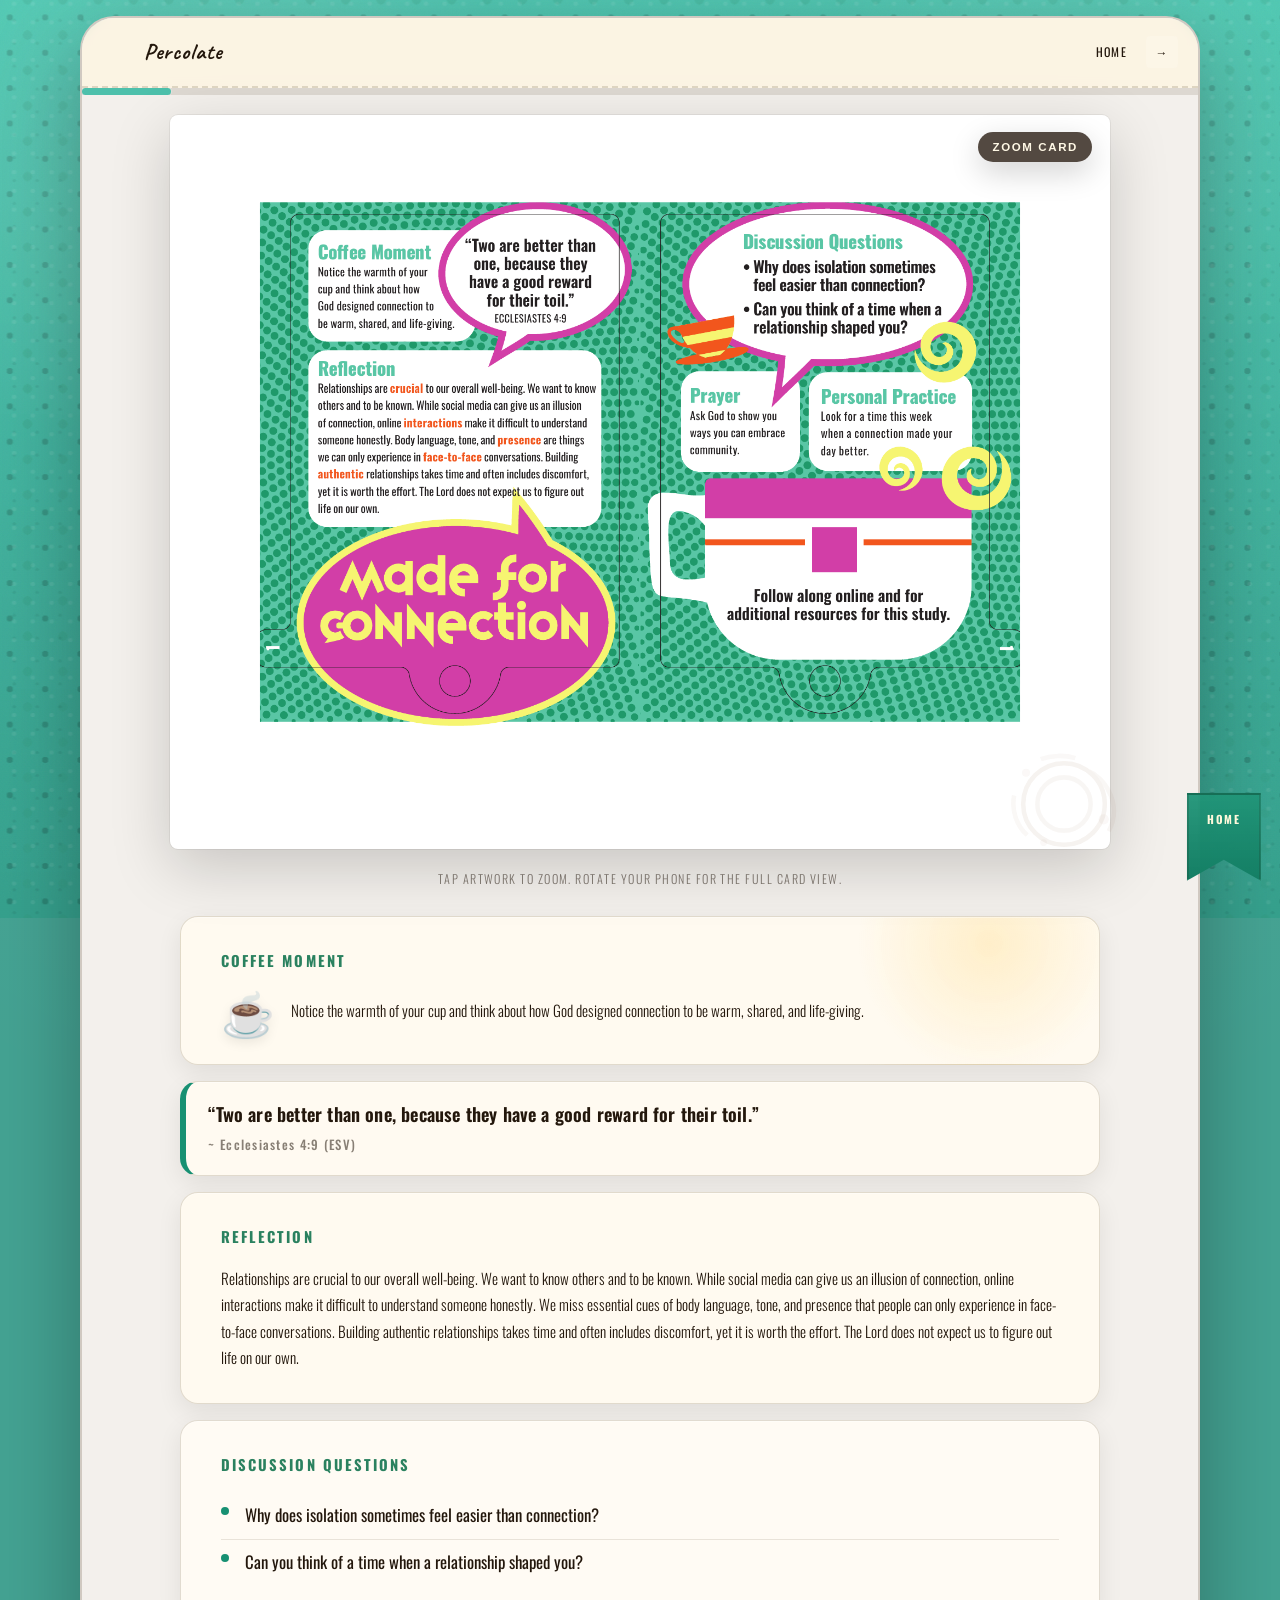
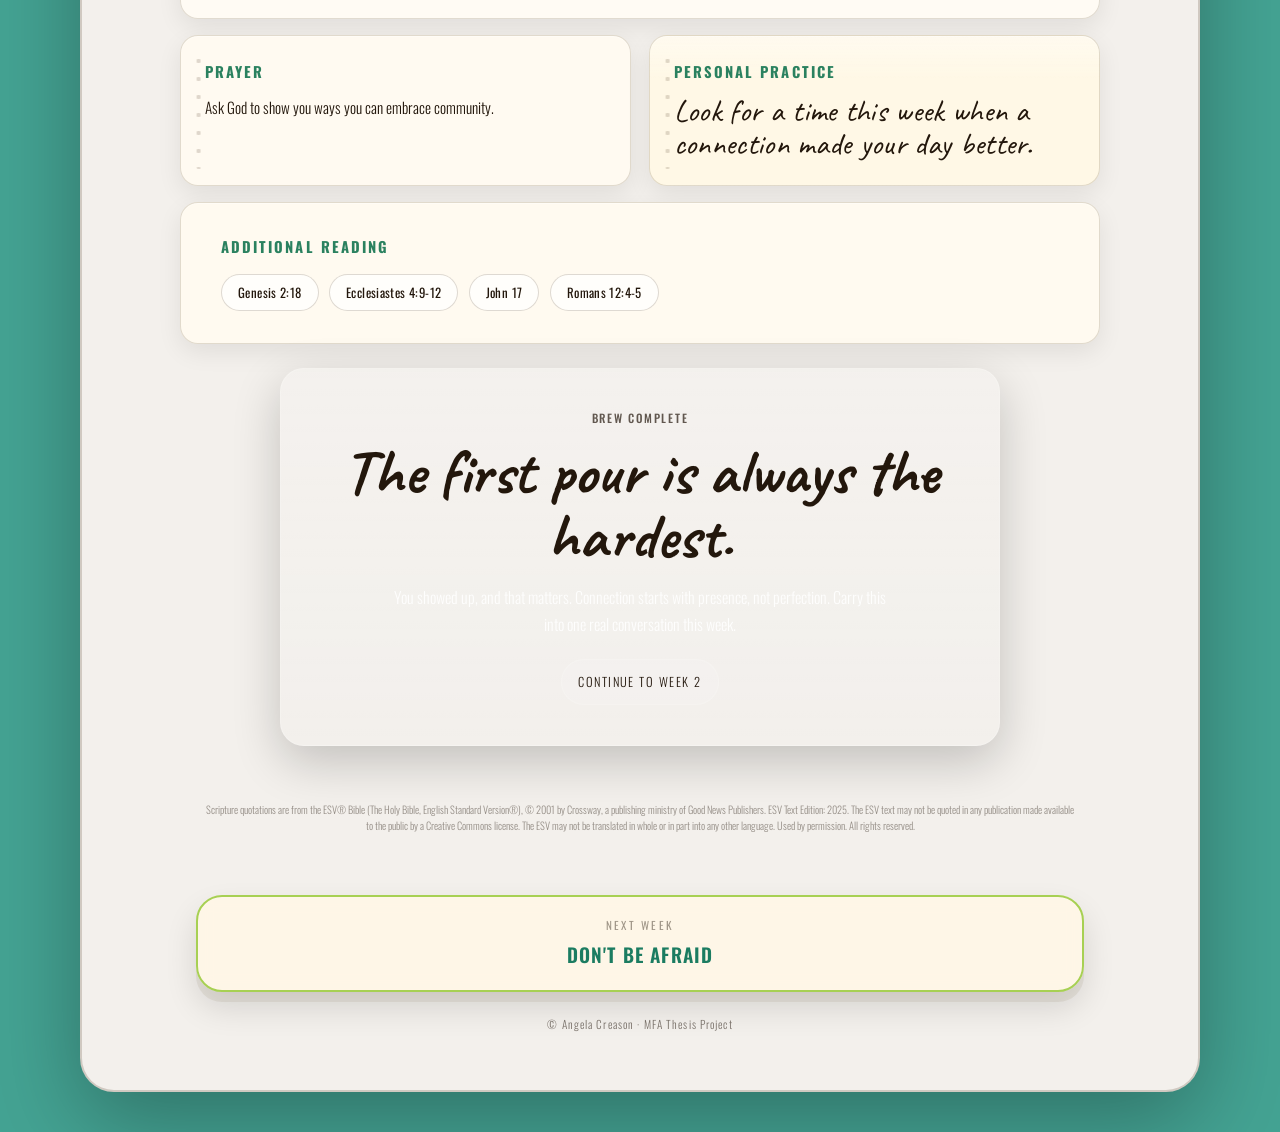
==== commit d06d4bf2: "Add brew-complete celebration cards to all 12 week pages Each session now ends with a thematic compl" ====
--- a/week1.html
+++ b/week1.html
@@ -96,6 +96,14 @@
     </div>
   </section>
 
+  <!-- Completion -->
+  <div class="completion-card">
+    <p class="completion-label">Brew complete</p>
+    <p class="completion-title">The first pour is always the hardest.</p>
+    <p class="completion-body">You showed up, and that matters. Connection starts with presence, not perfection. Carry this into one real conversation this week.</p>
+    <a href="week2.html" class="preview-link">Continue to Week 2</a>
+  </div>
+
   <!-- ESV Copyright -->
   <div class="esv-copyright">
     <p>Scripture quotations are from the ESV&reg; Bible (The Holy Bible, English Standard Version&reg;), &copy; 2001 by Crossway, a publishing ministry of Good News Publishers. ESV Text Edition: 2025. The ESV text may not be quoted in any publication made available to the public by a Creative Commons license. The ESV may not be translated in whole or in part into any other language. Used by permission. All rights reserved.</p>
--- a/style.css
+++ b/style.css
@@ -1742,9 +1742,11 @@
   }
 }
 
-@media (max-width: 720px) {
+@media (max-width: 1024px), (hover: none) and (pointer: coarse) {
   .session-page .content-wrap {
     margin: 0;
+    max-width: none;
+    width: 100%;
     border-radius: 0;
     border-left: 0;
     border-right: 0;
@@ -1756,6 +1758,11 @@
 
   .session-page .top-nav {
     padding-left: 3.25rem;
+  }
+
+  .session-page .page-bg {
+    transform: none;
+    background-position: center top;
   }
 
   .session-page .session-hero {
@@ -1800,6 +1807,794 @@
     transition: none;
     animation: none;
     transform: none;
+  }
+}
+
+/* ============================================
+   SESSION PAGES — REAL CARD STAGE OVERRIDE
+   ============================================ */
+
+.session-page.has-study-card .content-wrap {
+  background: #f3f0ec;
+}
+
+.session-page.has-study-card .content-wrap::before,
+.session-page.has-study-card .content-wrap::after {
+  display: none;
+}
+
+.session-page.has-study-card .session-hero {
+  display: none;
+}
+
+.study-card-stage {
+  position: relative;
+  z-index: 1;
+  max-width: 1080px;
+  margin: 1.25rem auto 1.75rem;
+  padding: 0 1rem;
+  text-align: center;
+}
+
+.study-card-shell {
+  position: relative;
+  display: inline-block;
+  width: min(100%, 940px);
+  padding: 1.1rem;
+  background: #ffffff;
+  border-radius: 8px;
+  cursor: zoom-in;
+  touch-action: manipulation;
+  box-shadow:
+    0 18px 60px rgba(0,0,0,0.18),
+    0 0 0 1px rgba(0,0,0,0.06);
+}
+
+.study-card-zoom {
+  position: absolute;
+  right: 1.1rem;
+  top: 1.1rem;
+  z-index: 2;
+  border: 0;
+  border-radius: 999px;
+  padding: 0.55rem 0.9rem;
+  background: rgba(35, 23, 12, 0.78);
+  color: #fff8e5;
+  font-size: 0.72rem;
+  font-weight: 700;
+  letter-spacing: 0.14em;
+  text-transform: uppercase;
+  box-shadow: 0 10px 30px rgba(0,0,0,0.18);
+  cursor: pointer;
+  transition: transform 0.2s ease, background 0.2s ease;
+}
+
+.study-card-zoom:hover,
+.study-card-zoom:focus-visible {
+  background: rgba(35, 23, 12, 0.9);
+  transform: translateY(-1px);
+}
+
+.study-card-shell::after {
+  content: "";
+  position: absolute;
+  right: -1.4rem;
+  bottom: -1.4rem;
+  width: 8.5rem;
+  height: 8.5rem;
+  background: url('coffee-stain.svg') no-repeat center / contain;
+  opacity: 0.38;
+  pointer-events: none;
+}
+
+.study-card-image {
+  width: 100%;
+  height: auto;
+  border-radius: 2px;
+  transform-origin: center;
+  clip-path: inset(10% 8% 11% 8%);
+  animation: posterFloat 7s ease-in-out infinite;
+}
+
+.study-card-caption {
+  margin-top: 0.8rem;
+  color: rgba(35, 23, 12, 0.56);
+  font-size: 0.76rem;
+  letter-spacing: 0.12em;
+  text-transform: uppercase;
+}
+
+.study-card-lightbox {
+  display: none;
+  position: fixed;
+  inset: 0;
+  z-index: 1200;
+  align-items: center;
+  justify-content: center;
+  padding: 1.25rem;
+  background: rgba(16, 11, 7, 0.88);
+  backdrop-filter: blur(12px);
+  -webkit-backdrop-filter: blur(12px);
+}
+
+.study-card-lightbox.is-active {
+  display: flex;
+}
+
+.study-card-lightbox-dialog {
+  position: relative;
+  width: min(96vw, 1180px);
+  max-height: 92vh;
+  padding: 1rem 1rem 0.8rem;
+  border-radius: 24px;
+  background: linear-gradient(180deg, rgba(247,240,226,0.98), rgba(232,224,208,0.96));
+  box-shadow: 0 28px 80px rgba(0,0,0,0.45);
+}
+
+.study-card-lightbox-close {
+  position: absolute;
+  top: 0.8rem;
+  right: 0.8rem;
+  z-index: 2;
+  width: 2.4rem;
+  height: 2.4rem;
+  border: 0;
+  border-radius: 999px;
+  background: rgba(35, 23, 12, 0.78);
+  color: #fff8e5;
+  font-size: 1.35rem;
+  line-height: 1;
+  cursor: pointer;
+}
+
+.study-card-lightbox-tip {
+  margin: 0 3.2rem 0.8rem 0.2rem;
+  color: rgba(52, 32, 13, 0.76);
+  font-size: 0.78rem;
+  font-weight: 700;
+  letter-spacing: 0.08em;
+  text-transform: uppercase;
+}
+
+.study-card-lightbox-image {
+  display: block;
+  width: 100%;
+  max-height: calc(92vh - 4.6rem);
+  object-fit: contain;
+  border-radius: 14px;
+}
+
+body.study-card-zoom-open {
+  overflow: hidden;
+}
+
+.session-tag {
+  position: relative;
+  z-index: 2;
+  display: inline-block;
+  margin: 1rem 0 0.5rem 3.8rem;
+  padding: 0.38rem 1rem 0.42rem;
+  background: rgba(210, 105, 30, 0.2);
+  color: rgba(52, 32, 13, 0.9);
+  border-left: 5px solid rgba(210, 105, 30, 0.8);
+  border-right: 5px solid rgba(210, 105, 30, 0.8);
+  box-shadow: 2px 2px 6px rgba(0,0,0,0.12);
+  font-size: 0.78rem;
+  font-weight: 700;
+  letter-spacing: 0.14em;
+  text-transform: uppercase;
+  transform: rotate(-2deg);
+}
+
+.session-tag::before,
+.session-tag::after {
+  content: "";
+  position: absolute;
+  top: -0.28rem;
+  width: 1.4rem;
+  height: calc(100% + 0.56rem);
+  background: rgba(255, 244, 213, 0.58);
+  border: 1px solid rgba(138, 107, 66, 0.16);
+  pointer-events: none;
+}
+
+.session-tag::before {
+  left: -0.5rem;
+  transform: rotate(-8deg);
+}
+
+.session-tag::after {
+  right: -0.5rem;
+  transform: rotate(7deg);
+}
+
+.margin-note {
+  position: absolute;
+  right: 1rem;
+  top: 18rem;
+  z-index: 2;
+  width: 8rem;
+  padding-left: 0.45rem;
+  border-left: 1px solid rgba(210, 105, 30, 0.8);
+  color: rgba(210, 105, 30, 0.92);
+  font-size: 0.75rem;
+  font-style: italic;
+  line-height: 1.45;
+  transform: rotate(5deg);
+}
+
+.post-it {
+  position: relative;
+  z-index: 1;
+  width: min(420px, calc(100% - 2rem));
+  margin: 1.35rem auto 0;
+  padding: 1rem 1.1rem 1.2rem;
+  background: #fff59d;
+  color: #333;
+  border-bottom-right-radius: 20px 5px;
+  box-shadow: 3px 3px 10px rgba(0,0,0,0.2);
+  font-family: Georgia, serif;
+  font-size: 0.98rem;
+  line-height: 1.5;
+  transform: rotate(2deg);
+}
+
+.ink-smudge {
+  position: absolute;
+  top: 20%;
+  left: -10px;
+  z-index: 1;
+  width: 40px;
+  height: 40px;
+  background: rgba(27, 20, 17, 0.95);
+  filter: blur(10px);
+  opacity: 0.15;
+  border-radius: 50%;
+  pointer-events: none;
+}
+
+@keyframes posterFloat {
+  0%, 100% {
+    transform: scale(1.18) translateY(0) rotate(-0.35deg);
+  }
+  50% {
+    transform: scale(1.18) translateY(-6px) rotate(0.35deg);
+  }
+}
+
+.session-page.has-study-card .section-card,
+.session-page.has-study-card .dual-card,
+.session-page.has-study-card .key-verse {
+  transform: none;
+  border-width: 1px;
+  border-color: rgba(73, 50, 24, 0.16);
+  border-radius: 18px;
+  box-shadow:
+    0 8px 24px rgba(0,0,0,0.08),
+    inset 0 1px 0 rgba(255,255,255,0.38);
+}
+
+.session-page.has-study-card .session-tag {
+  margin-left: 5.2rem;
+  margin-bottom: 0.9rem;
+}
+
+.session-page.has-study-card .margin-note {
+  top: 20rem;
+}
+
+.session-page.has-study-card .section-card::before,
+.session-page.has-study-card .section-card[aria-label="Discussion Questions"]::after,
+.session-page.has-study-card .key-verse::after {
+  display: none;
+}
+
+.session-page.has-study-card .section-card,
+.session-page.has-study-card .key-verse-wrap,
+.session-page.has-study-card .dual-section,
+.session-page.has-study-card .next-week-cta,
+.session-page.has-study-card .esv-copyright {
+  max-width: 920px;
+  margin-left: auto;
+  margin-right: auto;
+}
+
+.session-page.has-study-card .section-card,
+.session-page.has-study-card .dual-section {
+  margin-bottom: 1rem;
+}
+
+.session-page.has-study-card .section-card h2,
+.session-page.has-study-card .section-card p,
+.session-page.has-study-card .section-card ul,
+.session-page.has-study-card .reading-links,
+.session-page.has-study-card .dual-card h2,
+.session-page.has-study-card .dual-card p {
+  margin-left: 0;
+}
+
+.session-page.has-study-card .section-card[aria-label="Coffee Moment"],
+.session-page.has-study-card .section-card[aria-label="Reflection"],
+.session-page.has-study-card .section-card[aria-label="Discussion Questions"],
+.session-page.has-study-card .section-card[aria-label="Additional Reading"] {
+  margin-left: auto;
+  margin-right: auto;
+}
+
+.session-page.has-study-card .key-verse-wrap {
+  justify-content: center;
+  margin-bottom: 1rem;
+}
+
+.session-page.has-study-card .key-verse {
+  max-width: 920px;
+  width: 100%;
+  padding: 1.25rem 1.4rem;
+  border-left: 6px solid var(--week-accent);
+  background: rgba(255, 250, 241, 0.97);
+}
+
+.session-page.has-study-card .key-verse blockquote {
+  font-size: 1.15rem;
+  line-height: 1.3;
+}
+
+.session-page.has-study-card .reading-links {
+  gap: 0.65rem;
+}
+
+.session-page.has-study-card .bookmark-fab {
+  right: 1.2rem;
+  bottom: 1.2rem;
+}
+
+@media (max-width: 720px) {
+  .session-tag,
+  .session-page.has-study-card .session-tag {
+    margin-left: 1rem;
+  }
+
+  .margin-note,
+  .session-page.has-study-card .margin-note {
+    position: static;
+    width: auto;
+    margin: 0 1rem 0.9rem;
+    padding-left: 0.65rem;
+    transform: none;
+  }
+
+  .study-card-shell {
+    padding: 0.7rem;
+    width: 100%;
+    max-width: none;
+  }
+
+  .study-card-zoom {
+    right: 0.7rem;
+    top: 0.7rem;
+    padding: 0.5rem 0.72rem;
+    font-size: 0.68rem;
+  }
+
+  .study-card-caption {
+    padding: 0 1rem;
+    line-height: 1.5;
+  }
+
+  .session-page.has-study-card .section-card,
+  .session-page.has-study-card .key-verse-wrap,
+  .session-page.has-study-card .dual-section,
+  .session-page.has-study-card .next-week-cta {
+    margin-left: 0.8rem;
+    margin-right: 0.8rem;
+  }
+
+  .study-card-lightbox {
+    padding: 0.8rem;
+  }
+
+  .study-card-lightbox-dialog {
+    width: 100%;
+    max-height: 100vh;
+    padding: 0.8rem 0.8rem 0.65rem;
+    border-radius: 18px;
+  }
+
+  .study-card-lightbox-tip {
+    margin-right: 3rem;
+    font-size: 0.68rem;
+    letter-spacing: 0.06em;
+  }
+
+  .study-card-lightbox-image {
+    max-height: calc(100vh - 4.4rem);
+  }
+}
+
+@media (max-width: 1024px), (hover: none) and (pointer: coarse) {
+  .session-page.has-study-card .content-wrap {
+    margin: 0;
+    max-width: none;
+    width: 100%;
+    border-radius: 0;
+    border-left: 0;
+    border-right: 0;
+  }
+
+  .study-card-stage {
+    max-width: none;
+    margin-left: 0;
+    margin-right: 0;
+    padding-left: 0.5rem;
+    padding-right: 0.5rem;
+  }
+}
+
+@media (orientation: landscape) and (max-width: 980px) {
+  .study-card-lightbox-dialog {
+    width: min(96vw, 1400px);
+    padding: 0.85rem;
+  }
+
+  .study-card-lightbox-tip {
+    margin-bottom: 0.5rem;
+  }
+
+  .study-card-lightbox-image {
+    max-height: calc(100vh - 3.8rem);
+  }
+}
+
+@media (prefers-reduced-motion: reduce) {
+  .study-card-image,
+  .study-card-zoom {
+    animation: none;
+    transform: none;
+  }
+}
+
+/* ============================================
+   HOME PAGE — NOTEBOOK HUB OVERRIDE
+   ============================================ */
+
+.home-page {
+  --hub-paper: #f6ecd4;
+  --hub-paper-bright: #fff9ef;
+  --hub-ink: #24180d;
+}
+
+.home-page .page-bg {
+  background:
+    radial-gradient(circle at 18% 16%, rgba(255,255,255,0.1), transparent 16%),
+    radial-gradient(circle at 80% 18%, rgba(255,255,255,0.08), transparent 18%),
+    linear-gradient(180deg, #58419f 0%, #4a388b 100%);
+}
+
+.home-page .content-wrap {
+  position: relative;
+  max-width: 1240px;
+  margin: 1rem auto 2rem;
+  padding-bottom: 2.5rem;
+  background:
+    linear-gradient(180deg, rgba(255,255,255,0.34) 0%, rgba(255,255,255,0.08) 3%, transparent 3.5%),
+    linear-gradient(180deg, var(--hub-paper-bright) 0%, var(--hub-paper) 100%);
+  border: 2px solid rgba(67, 46, 21, 0.18);
+  border-radius: 38px;
+  box-shadow:
+    0 28px 90px rgba(0,0,0,0.28),
+    inset 0 1px 0 rgba(255,255,255,0.6);
+  overflow: hidden;
+}
+
+.home-page .content-wrap::before,
+.home-page .content-wrap::after {
+  content: "";
+  position: absolute;
+  pointer-events: none;
+}
+
+.home-page .content-wrap::before {
+  top: 0;
+  bottom: 0;
+  left: 1.2rem;
+  width: 1.5rem;
+  border-radius: 999px;
+  opacity: 0.82;
+  background:
+    radial-gradient(circle, rgba(72, 50, 24, 0.18) 0 3px, transparent 3.6px) center top / 12px 22px repeat-y,
+    linear-gradient(180deg, rgba(255,255,255,0.38), rgba(0,0,0,0.05));
+}
+
+.home-page .content-wrap::after {
+  inset: 0;
+  opacity: 0.16;
+  background:
+    radial-gradient(circle at 22% 20%, rgba(0,0,0,0.08) 0 1.1px, transparent 1.5px),
+    radial-gradient(circle at 78% 68%, rgba(255,255,255,0.42) 0 1.1px, transparent 1.5px);
+  background-size: 16px 16px, 18px 18px;
+}
+
+.home-page .home-hero,
+.home-page .notebook-index,
+.home-page .home-board,
+.home-page .table-checkin,
+.home-page .thesis-foundation,
+.home-page .home-rhythm,
+.home-page .site-footer {
+  position: relative;
+  z-index: 1;
+  padding-left: 4rem;
+}
+
+.home-page .hero-badge,
+.home-page .hero-sidekick,
+.home-page .preview-panel,
+.home-page .rhythm-card,
+.home-page .checkin-panel,
+.home-page .foundation-card {
+  color: var(--hub-ink);
+  background: rgba(255, 251, 243, 0.92);
+  border-color: rgba(67, 46, 21, 0.14);
+  box-shadow:
+    0 10px 0 rgba(90, 66, 36, 0.08),
+    0 18px 38px rgba(0,0,0,0.1);
+  backdrop-filter: none;
+  -webkit-backdrop-filter: none;
+}
+
+.home-page .hero-summary,
+.home-page .board-intro,
+.home-page .preview-summary,
+.home-page .preview-thread p,
+.home-page .checkin-copy p:last-child,
+.home-page .checkin-result-body,
+.home-page .invite-preview,
+.home-page .foundation-card p:last-child,
+.home-page .rhythm-card p:last-child,
+.home-page .sidekick-copy {
+  color: rgba(36, 24, 13, 0.9);
+}
+
+.home-page .hero-badge,
+.home-page .hero-button--ghost,
+.home-page .preview-link,
+.home-page .checkin-option,
+.home-page .reading-link {
+  color: var(--hub-ink);
+}
+
+.home-page .hero-button--ghost,
+.home-page .checkin-option {
+  background: rgba(255,255,255,0.56);
+  border-color: rgba(67, 46, 21, 0.14);
+}
+
+.home-page .hero-button--solid {
+  color: #1f160c;
+}
+
+.home-page .hero-link,
+.home-page .eyebrow,
+.home-page .tagline,
+.home-page .board-kicker,
+.home-page .rhythm-kicker,
+.home-page .thread-label,
+.home-page .preview-label,
+.home-page .preview-week,
+.home-page .sidekick-label {
+  color: rgba(36, 24, 13, 0.76);
+}
+
+.home-page .logo-title {
+  color: #4a378f;
+  font-family: 'Oswald', sans-serif;
+  font-weight: 700;
+  letter-spacing: 0.08em;
+  text-transform: uppercase;
+  line-height: 0.88;
+}
+
+.home-page .subtitle,
+.home-page .card-meta,
+.home-page .stat-value,
+.home-page .stat-label {
+  color: rgba(36, 24, 13, 0.9);
+}
+
+.home-page .board-heading h2,
+.home-page .checkin-copy h2,
+.home-page .foundation-card h3,
+.home-page .rhythm-card h2,
+.home-page .preview-panel h3 {
+  color: var(--hub-ink);
+}
+
+.home-page .session-card {
+  border: 2px solid rgba(255,255,255,0.18);
+  box-shadow:
+    0 12px 0 rgba(41, 26, 70, 0.12),
+    0 18px 36px rgba(0,0,0,0.16);
+}
+
+.back-cover {
+  margin: 2.2rem 1.25rem 0;
+  padding: 3.6rem 1.25rem;
+  border-top: 10px solid #d2691e;
+  border-radius: 30px;
+  background: #1b1411;
+  color: #fdf5e6;
+  text-align: center;
+  box-shadow:
+    inset 0 1px 0 rgba(255,255,255,0.05),
+    0 18px 40px rgba(0,0,0,0.18);
+}
+
+.back-cover h3 {
+  letter-spacing: 0.18em;
+  text-transform: uppercase;
+  font-size: 1rem;
+}
+
+.back-cover-copy {
+  max-width: 28rem;
+  margin: 1rem auto 1.75rem;
+  font-weight: 300;
+  line-height: 1.8;
+  color: rgba(253, 245, 230, 0.84);
+}
+
+.mfa-meta {
+  display: inline-block;
+  padding: 1rem 1.2rem;
+  border: 1px solid rgba(255,255,255,0.18);
+  color: rgba(253, 245, 230, 0.72);
+  font-size: 0.82rem;
+  line-height: 1.65;
+  letter-spacing: 0.03em;
+}
+
+.notebook-index {
+  position: relative;
+  max-width: 1220px;
+  margin: 0 auto;
+  padding: 1.5rem 1.25rem 0;
+}
+
+.index-list {
+  position: relative;
+  margin-top: 1.25rem;
+  padding: 1.4rem 1.35rem 1rem;
+  border: 1px solid rgba(67, 46, 21, 0.14);
+  border-radius: 28px;
+  background:
+    linear-gradient(180deg, rgba(255,255,255,0.34), rgba(255,255,255,0.08)),
+    rgba(255, 251, 243, 0.94);
+  box-shadow:
+    0 10px 0 rgba(90, 66, 36, 0.08),
+    0 18px 38px rgba(0,0,0,0.1);
+  overflow: hidden;
+}
+
+.index-list::before {
+  content: "";
+  position: absolute;
+  top: 1rem;
+  bottom: 1rem;
+  left: 1rem;
+  width: 0.45rem;
+  border-radius: 999px;
+  background:
+    radial-gradient(circle, rgba(65, 44, 20, 0.22) 0 2px, transparent 2.4px) center top / 8px 18px repeat-y;
+  opacity: 0.72;
+}
+
+.index-list::after {
+  content: "";
+  position: absolute;
+  right: -1.6rem;
+  bottom: -1.6rem;
+  width: 9rem;
+  height: 9rem;
+  background: url('coffee-stain.svg') no-repeat center / contain;
+  opacity: 0.26;
+  pointer-events: none;
+}
+
+.index-item {
+  position: relative;
+  z-index: 1;
+  display: grid;
+  grid-template-columns: 5.5rem minmax(0, 1fr) auto;
+  align-items: center;
+  gap: 0.8rem;
+  padding: 0.95rem 0.8rem 0.95rem 1.7rem;
+  border-bottom: 1px dotted rgba(67, 46, 21, 0.2);
+  color: #24180d;
+  transition: transform 0.22s ease, background-color 0.22s ease, padding-left 0.22s ease;
+}
+
+.index-item:last-child {
+  border-bottom: 0;
+}
+
+.index-item:hover,
+.index-item:focus-visible,
+.index-item--active {
+  background: rgba(210, 105, 30, 0.08);
+  padding-left: 2.15rem;
+  transform: translateX(4px);
+}
+
+.log-no,
+.log-title,
+.log-note {
+  display: block;
+}
+
+.log-no {
+  color: #c8651d;
+  font-size: 0.8rem;
+  font-weight: 700;
+  letter-spacing: 0.14em;
+  text-transform: uppercase;
+}
+
+.log-title {
+  font-size: 1.08rem;
+  font-weight: 600;
+  letter-spacing: 0.05em;
+  text-transform: uppercase;
+}
+
+.log-note {
+  color: rgba(36, 24, 13, 0.58);
+  font-size: 0.82rem;
+  font-style: italic;
+  text-align: right;
+}
+
+@media (max-width: 720px) {
+  .home-page .content-wrap {
+    margin: 0;
+    border-radius: 0;
+    border-left: 0;
+    border-right: 0;
+  }
+
+  .home-page .content-wrap::before {
+    left: 0.85rem;
+  }
+
+  .home-page .home-hero,
+  .home-page .notebook-index,
+  .home-page .home-board,
+  .home-page .table-checkin,
+  .home-page .thesis-foundation,
+  .home-page .home-rhythm,
+  .home-page .site-footer {
+    padding-left: 3rem;
+  }
+
+  .back-cover {
+    margin-left: 0.8rem;
+    margin-right: 0.8rem;
+    padding: 2.8rem 1rem;
+  }
+
+  .index-item {
+    grid-template-columns: 1fr;
+    gap: 0.25rem;
+    padding-left: 1.6rem;
+  }
+
+  .index-item:hover,
+  .index-item:focus-visible,
+  .index-item--active {
+    padding-left: 1.9rem;
+  }
+
+  .log-note {
+    text-align: left;
   }
 }
 
@@ -1839,6 +2634,7 @@
   position: relative;
   animation: modalIn 0.25s ease-out;
   box-shadow: 0 24px 64px rgba(0,0,0,0.5);
+  color: #f7f2de;
 }
 
 @keyframes modalIn {
@@ -1875,6 +2671,7 @@
 }
 
 .modal-reference {
+  color: #f8d98a;
   font-weight: 600;
   font-size: 1.2rem;
   margin-bottom: 1rem;
@@ -1882,27 +2679,40 @@
 }
 
 .modal-body {
+  color: rgba(247,242,222,0.9);
   font-weight: 300;
   font-size: 0.95rem;
   line-height: 1.7;
-  opacity: 0.8;
   margin-bottom: 1.5rem;
+}
+
+.modal-body p {
+  margin: 0;
 }
 
 .modal-esv-link {
   display: inline-block;
-  background: rgba(255,255,255,0.12);
-  border: 1px solid rgba(255,255,255,0.25);
-  border-radius: 8px;
+  background: linear-gradient(135deg, rgba(248,217,138,0.18), rgba(255,255,255,0.1));
+  border: 1px solid rgba(248,217,138,0.45);
+  border-radius: 999px;
+  color: #fff4cf;
   padding: 0.6rem 1.2rem;
   font-weight: 500;
   font-size: 0.85rem;
   letter-spacing: 0.05em;
-  transition: background 0.2s;
+  text-decoration: none;
+  transition: background 0.2s, transform 0.2s, border-color 0.2s;
 }
 
 .modal-esv-link:hover {
-  background: rgba(255,255,255,0.22);
+  background: linear-gradient(135deg, rgba(248,217,138,0.28), rgba(255,255,255,0.16));
+  border-color: rgba(248,217,138,0.75);
+  transform: translateY(-1px);
+}
+
+.modal-esv-link:focus-visible {
+  outline: 2px solid #f8d98a;
+  outline-offset: 3px;
 }
 
 /* ============================================
@@ -2267,3 +3077,69 @@
     repeating-linear-gradient(-45deg, transparent, transparent 10px, rgba(255,255,255,1) 10px, rgba(255,255,255,1) 11px);
   opacity: 0.04;
 }
+
+/* ============================================
+   VISITED-WEEKS PROGRESS TRACKER
+   ============================================ */
+
+/* Journal index — visited indicator */
+.index-item.is-visited .log-no::after {
+  content: '\2713';
+  display: inline-block;
+  margin-left: 0.45em;
+  font-size: 0.72em;
+  color: #4dc0ab;
+  font-weight: 700;
+  opacity: 0.85;
+}
+
+.index-item.is-visited .log-note {
+  color: rgba(77, 192, 171, 0.7);
+  font-style: normal;
+}
+
+/* Session grid card — visited ring */
+.session-card.is-visited .card-inner::after {
+  content: '';
+  position: absolute;
+  top: 0.6rem;
+  right: 0.6rem;
+  width: 0.7rem;
+  height: 0.7rem;
+  border-radius: 50%;
+  border: 2px solid rgba(255,255,255,0.6);
+  background: transparent;
+  pointer-events: none;
+}
+
+.session-card .card-inner {
+  position: relative;
+}
+
+/* Home progress bar */
+.study-progress-bar {
+  display: flex;
+  align-items: center;
+  gap: 0.6rem;
+  padding: 0.5rem 0 1rem;
+  font-size: 0.78rem;
+  color: rgba(36, 24, 13, 0.55);
+  letter-spacing: 0.06em;
+  text-transform: uppercase;
+  font-weight: 600;
+}
+
+.study-progress-bar .progress-track {
+  flex: 1;
+  height: 4px;
+  background: rgba(36, 24, 13, 0.1);
+  border-radius: 2px;
+  overflow: hidden;
+}
+
+.study-progress-bar .progress-fill {
+  height: 100%;
+  background: #4dc0ab;
+  border-radius: 2px;
+  transition: width 0.4s ease;
+}
